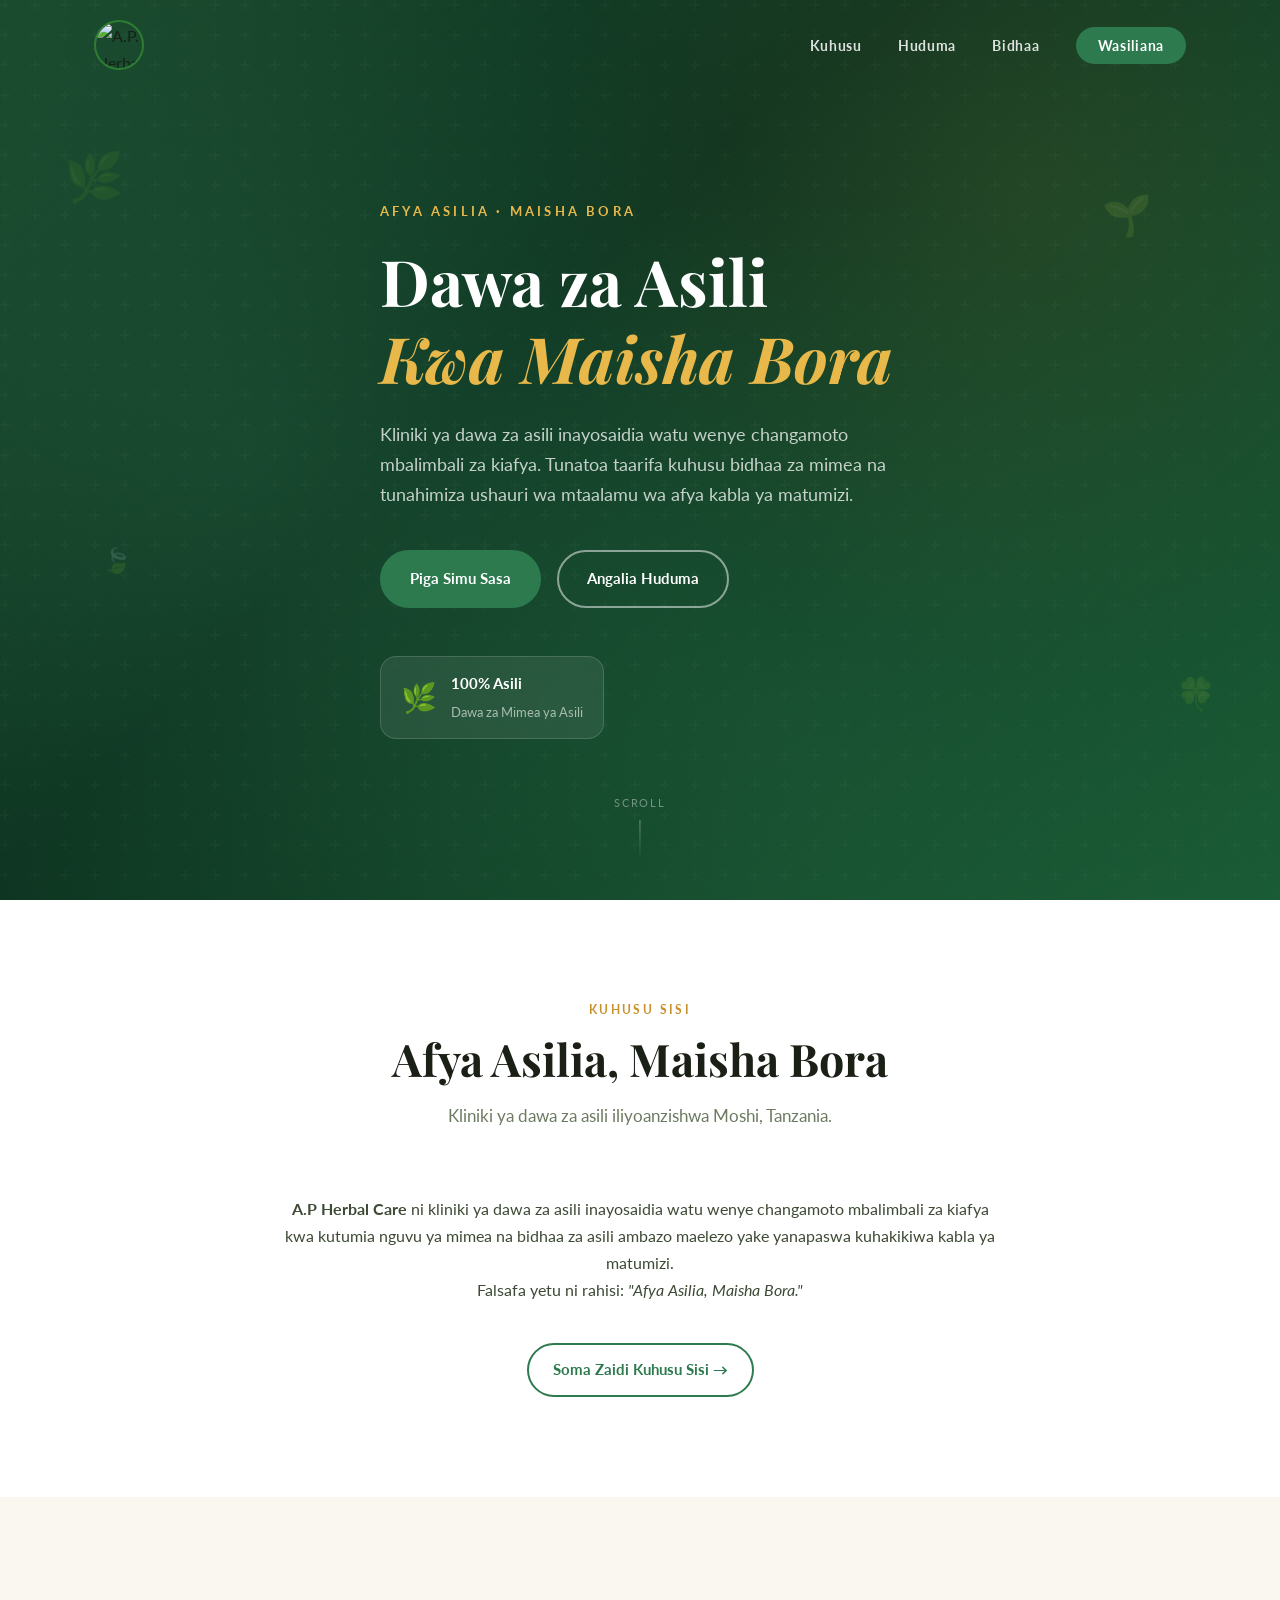
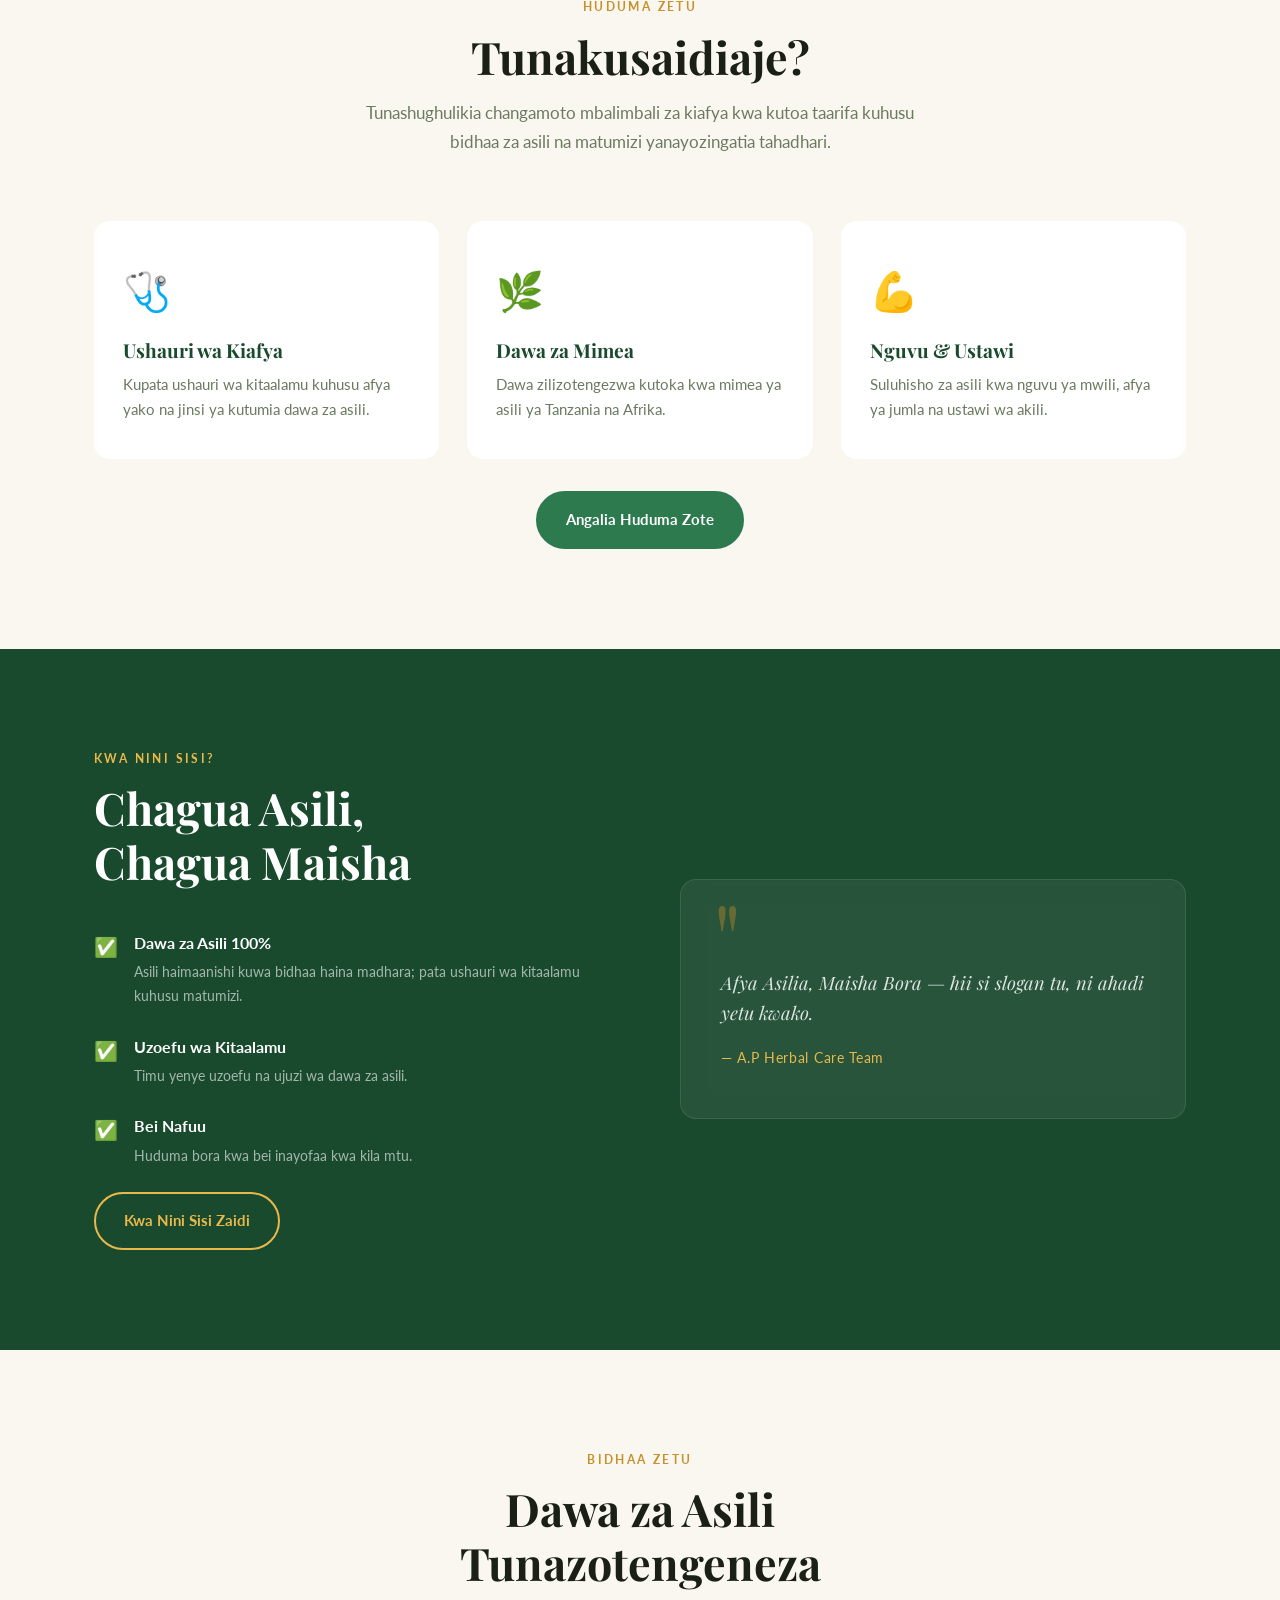
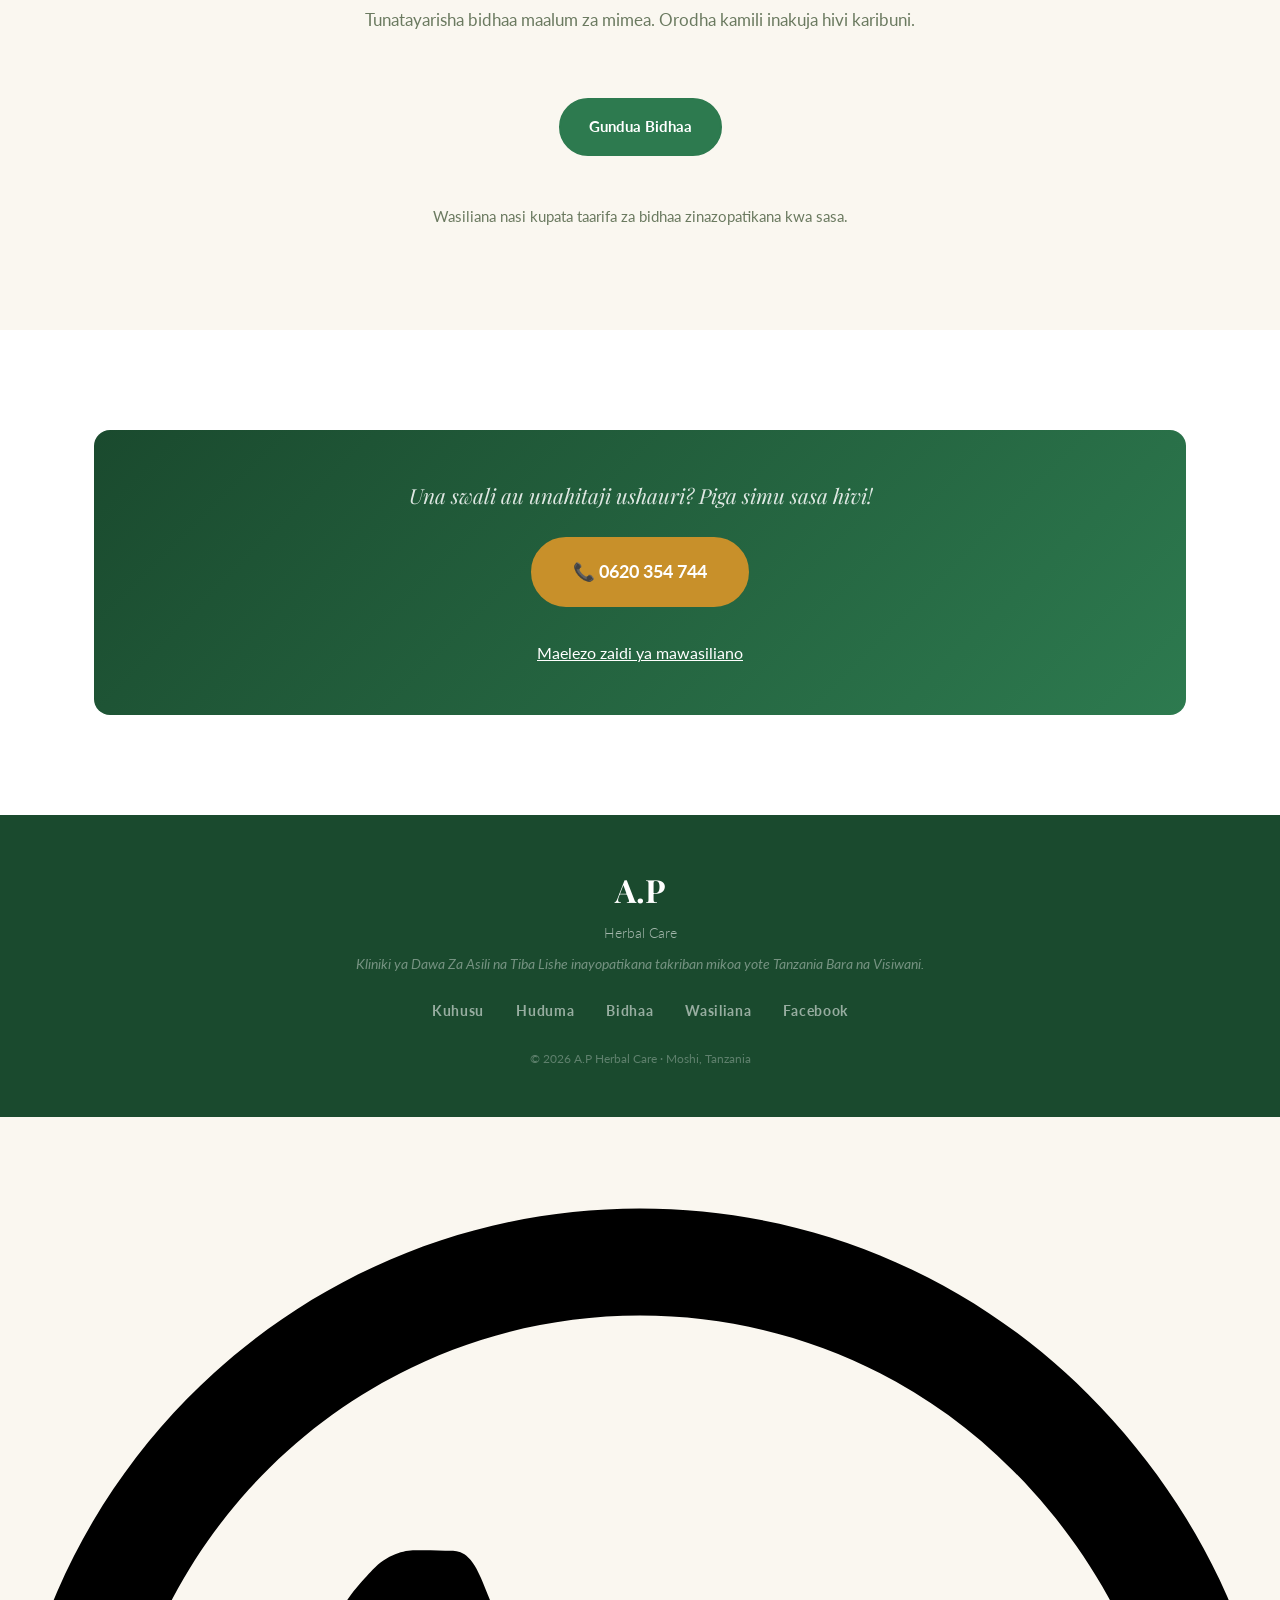
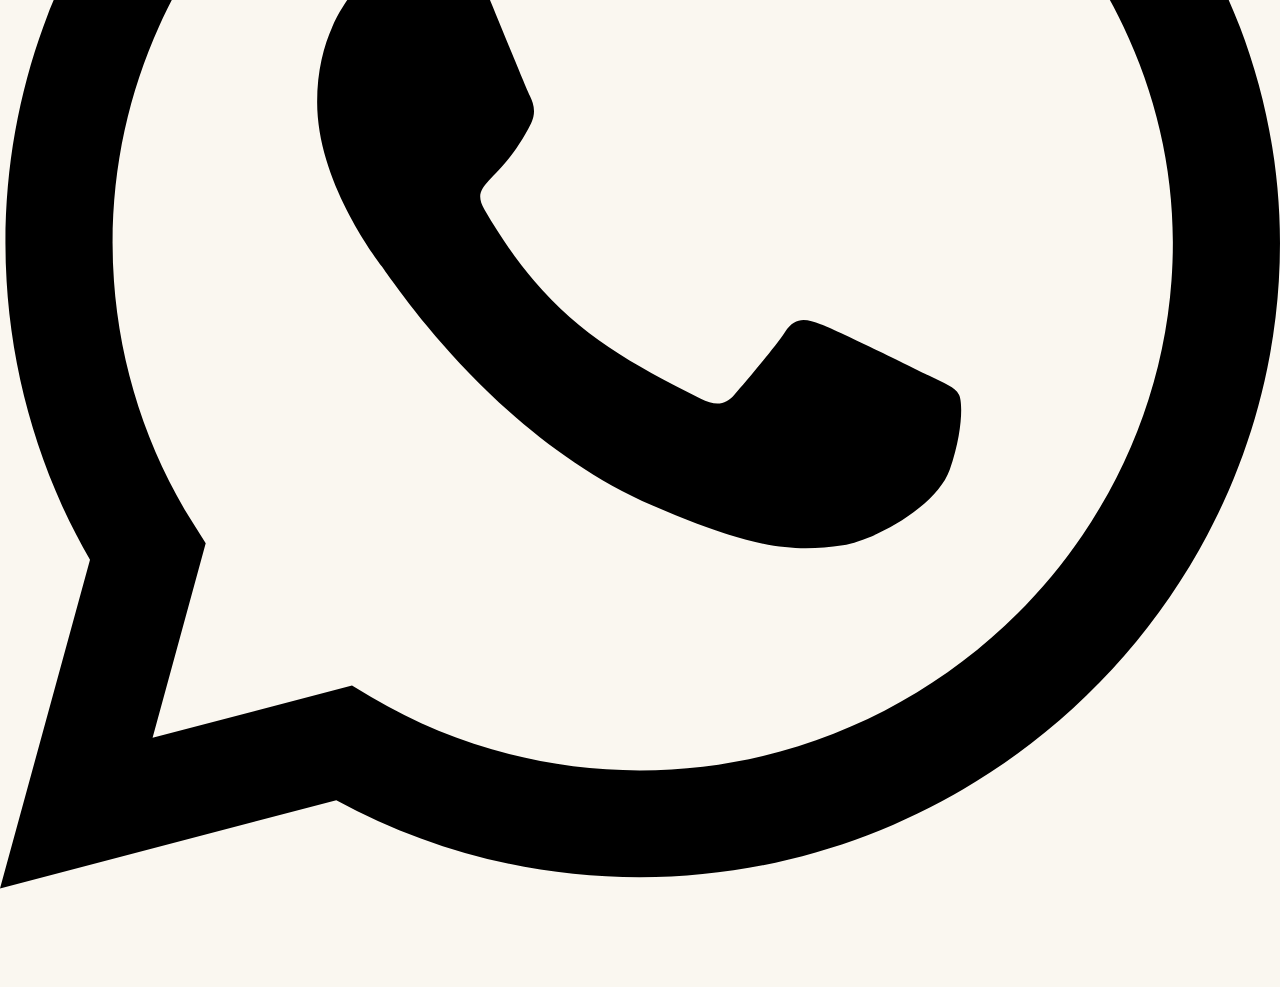
==== index.html @ d55fadfd "fix(content): clarify informational scope of herbal clinic" ====
<!DOCTYPE html>
<html lang="sw">
<head>
  <meta charset="UTF-8" />
  <meta name="viewport" content="width=device-width, initial-scale=1.0" />
  <title>A.P Herbal Care – Afya Asilia, Maisha Bora</title>
  <meta name="description" content="A.P Herbal Care – Kliniki ya dawa za asili Moshi, Tanzania. Afya Asilia, Maisha Bora. Wasiliana: 0620 354 744" />
  <meta property="og:title" content="A.P Herbal Care – Afya Asilia, Maisha Bora" />
  <meta property="og:description" content="Taarifa kuhusu bidhaa za asili na huduma zinazopatikana. Uliza mtaalamu kuhusu matumizi na tahadhari." />
  <meta property="og:type" content="website" />
  <link rel="preconnect" href="https://fonts.googleapis.com" />
  <link rel="preconnect" href="https://fonts.gstatic.com" crossorigin />
  <link href="https://fonts.googleapis.com/css2?family=Playfair+Display:ital,wght@0,400;0,700;1,400&family=Lato:wght@300;400;700&display=swap" rel="stylesheet" />
  <link rel="stylesheet" href="style.css" />
</head>
<body>

  <nav class="nav" id="navbar">
    <div class="nav-inner container">
      <a href="index.html" class="nav-logo" aria-label="A.P. Herbal Care Home">
        <img src="./images/logo  ap herbal care.jpeg" alt="A.P. Herbal Care Logo" class="logo-image" />
      </a>
      <button class="hamburger" id="hamburger" aria-label="Menu">
        <span></span><span></span><span></span>
      </button>
      <ul class="nav-links" id="navLinks">
        <li><a href="about.html">Kuhusu</a></li>
        <li><a href="services.html">Huduma</a></li>
        <li><a href="products.html">Bidhaa</a></li>
        <li><a href="contact.html" class="nav-cta">Wasiliana</a></li>
      </ul>
    </div>
  </nav>

  <header class="hero" id="home">
    <div class="hero-bg"></div>
    <div class="hero-leaves">
      <div class="leaf leaf-1">🌿</div>
      <div class="leaf leaf-2">🍃</div>
      <div class="leaf leaf-3">🌱</div>
      <div class="leaf leaf-4">🍀</div>
    </div>
    <div class="container hero-content">
      <p class="hero-eyebrow">Afya Asilia · Maisha Bora</p>
      <h1 class="hero-title">
        Dawa za Asili<br/>
        <em>Kwa Maisha Bora</em>
      </h1>
      <p class="hero-sub">
        Kliniki ya dawa za asili inayosaidia watu wenye changamoto mbalimbali za kiafya.
        Tunatoa taarifa kuhusu bidhaa za mimea na tunahimiza ushauri wa mtaalamu wa afya kabla ya matumizi.
      </p>
      <div class="hero-actions">
        <a href="tel:+255620354744" class="btn btn-primary">Piga Simu Sasa</a>
        <a href="services.html" class="btn btn-outline">Angalia Huduma</a>
      </div>
      <div class="hero-badge">
        <div class="badge-icon">🌿</div>
        <div>
          <strong>100% Asili</strong>
          <span>Dawa za Mimea ya Asili</span>
        </div>
      </div>
    </div>
    <div class="hero-scroll-hint">
      <span>Scroll</span>
      <div class="scroll-line"></div>
    </div>
  </header>

  <!-- ABOUT TEASER -->
  <section class="section about" id="about">
    <div class="container">
      <div class="section-header">
        <p class="section-label">Kuhusu Sisi</p>
        <h2>Afya Asilia, Maisha Bora</h2>
        <p class="section-desc">Kliniki ya dawa za asili iliyoanzishwa Moshi, Tanzania.</p>
      </div>

      <div style="max-width: 720px; margin: 0 auto 32px; text-align: center; color: var(--text-mid);">
        <p><strong>A.P Herbal Care</strong> ni kliniki ya dawa za asili inayosaidia watu wenye changamoto mbalimbali za kiafya kwa kutumia nguvu ya mimea na bidhaa za asili ambazo maelezo yake yanapaswa kuhakikiwa kabla ya matumizi.</p>
        <p>Falsafa yetu ni rahisi: <em>"Afya Asilia, Maisha Bora."</em></p>
      </div>

      <div style="text-align: center;">
        <a href="about.html" class="btn btn-ghost">Soma Zaidi Kuhusu Sisi →</a>
      </div>
    </div>
  </section>

  <!-- SERVICES TEASER -->
  <section class="section services" id="services">
    <div class="container">
      <div class="section-header">
        <p class="section-label">Huduma Zetu</p>
        <h2>Tunakusaidiaje?</h2>
        <p class="section-desc">Tunashughulikia changamoto mbalimbali za kiafya kwa kutoa taarifa kuhusu bidhaa za asili na matumizi yanayozingatia tahadhari.</p>
      </div>

      <div class="services-grid">
        <div class="service-card">
          <div class="service-icon">🩺</div>
          <h3>Ushauri wa Kiafya</h3>
          <p>Kupata ushauri wa kitaalamu kuhusu afya yako na jinsi ya kutumia dawa za asili.</p>
        </div>
        <div class="service-card">
          <div class="service-icon">🌿</div>
          <h3>Dawa za Mimea</h3>
          <p>Dawa zilizotengezwa kutoka kwa mimea ya asili ya Tanzania na Afrika.</p>
        </div>
        <div class="service-card">
          <div class="service-icon">💪</div>
          <h3>Nguvu &amp; Ustawi</h3>
          <p>Suluhisho za asili kwa nguvu ya mwili, afya ya jumla na ustawi wa akili.</p>
        </div>
      </div>

      <div style="text-align: center; margin-top: 32px;">
        <a href="services.html" class="btn btn-primary">Angalia Huduma Zote</a>
      </div>
    </div>
  </section>

  <!-- WHY TEASER -->
  <section class="section why" id="why">
    <div class="container why-grid">
      <div class="why-text">
        <p class="section-label">Kwa Nini Sisi?</p>
        <h2 style="color: var(--white);">Chagua Asili,<br/>Chagua Maisha</h2>
        <div class="why-points">
          <div class="why-point">
            <div class="why-icon">✅</div>
            <div>
              <strong>Dawa za Asili 100%</strong>
              <p>Asili haimaanishi kuwa bidhaa haina madhara; pata ushauri wa kitaalamu kuhusu matumizi.</p>
            </div>
          </div>
          <div class="why-point">
            <div class="why-icon">✅</div>
            <div>
              <strong>Uzoefu wa Kitaalamu</strong>
              <p>Timu yenye uzoefu na ujuzi wa dawa za asili.</p>
            </div>
          </div>
          <div class="why-point">
            <div class="why-icon">✅</div>
            <div>
              <strong>Bei Nafuu</strong>
              <p>Huduma bora kwa bei inayofaa kwa kila mtu.</p>
            </div>
          </div>
        </div>
        <div style="margin-top: 24px;">
          <a href="about.html" class="btn btn-outline" style="border-color: var(--gold-light); color: var(--gold-light);">Kwa Nini Sisi Zaidi</a>
        </div>
      </div>
      <div class="why-visual">
        <div class="why-card">
          <div class="quote-mark">"</div>
          <p><em>Afya Asilia, Maisha Bora</em> — hii si slogan tu, ni ahadi yetu kwako.</p>
          <div class="quote-author">— A.P Herbal Care Team</div>
        </div>
      </div>
    </div>
  </section>

  <!-- PRODUCTS TEASER -->
  <section class="section services" id="products">
    <div class="container">
      <div class="section-header">
        <p class="section-label">Bidhaa Zetu</p>
        <h2>Dawa za Asili Tunazotengeneza</h2>
        <p class="section-desc">Tunatayarisha bidhaa maalum za mimea. Orodha kamili inakuja hivi karibuni.</p>
      </div>

      <div style="text-align: center; margin: 20px 0 48px;">
        <a href="products.html" class="btn btn-primary">Gundua Bidhaa</a>
      </div>

      <div style="text-align: center; color: var(--text-light); font-size: 0.95rem;">
        Wasiliana nasi kupata taarifa za bidhaa zinazopatikana kwa sasa.
      </div>
    </div>
  </section>

  <!-- CONTACT CTA -->
  <section class="section contact" id="contact">
    <div class="container">
      <div class="cta-strip">
        <p>Una swali au unahitaji ushauri? Piga simu sasa hivi!</p>
        <a href="tel:+255620354744" class="btn btn-primary btn-large">📞 0620 354 744</a>
        <a href="contact.html" style="color: var(--white); text-decoration: underline; margin-top: 8px; display: inline-block;">Maelezo zaidi ya mawasiliano</a>
      </div>
    </div>
  </section>

  <footer class="footer">
    <div class="container footer-inner">
      <div class="footer-brand">
        <span class="logo-ap">A.P</span>
        <span class="logo-text">Herbal Care</span>
        <p>Kliniki ya Dawa Za Asili na Tiba Lishe inayopatikana takriban mikoa yote Tanzania Bara na Visiwani.</p>
      </div>
      <div class="footer-links">
        <a href="about.html">Kuhusu</a>
        <a href="services.html">Huduma</a>
        <a href="products.html">Bidhaa</a>
        <a href="contact.html">Wasiliana</a>
        <a href="https://www.facebook.com/profile.php?id=61558104611636" target="_blank" rel="noopener">Facebook</a>
      </div>
      <p class="footer-copy">© 2026 A.P Herbal Care · Moshi, Tanzania</p>
    </div>
  </footer>

  <a href="https://wa.me/255620354744?text=Hello%20A.P%20Herbal%20Care,%20nahitaji%20ushauri%20na%20maelezo%20kuhusu%20afya." class="whatsapp-float" target="_blank" rel="noopener noreferrer" aria-label="Wasiliana nasi kupitia WhatsApp">
    <svg viewBox="0 0 448 512">
      <path d="M380.9 97.1C339 55.1 283.2 32 223.9 32c-122.4 0-222 99.6-222 222 0 39.1 10.2 77.3 29.6 111L0 480l117.7-30.9c32.4 17.7 68.9 27 106.1 27h.1c122.3 0 224.1-99.6 224.1-222 0-59.3-25.2-115-67.1-157zm-157 341.6c-33.2 0-65.7-8.9-94-25.7l-6.7-4-69.8 18.3L72 359.2l-4.4-7c-18.5-29.4-28.2-63.3-28.2-98.2 0-101.7 82.8-184.5 184.6-184.5 49.3 0 95.6 19.2 130.4 54.1 34.8 34.9 56.2 81.2 56.1 130.5 0 101.8-84.9 184.6-186.6 184.6zm101.2-138.2c-5.5-2.8-32.8-16.2-37.9-18-5.1-1.9-8.8-2.8-12.5 2.8-3.7 5.6-14.3 18-17.6 21.8-3.2 3.7-6.5 4.2-12 1.4-32.6-16.3-54-29.1-75.5-66-5.7-9.8 5.7-9.1 16.3-30.3 1.8-3.7.9-6.9-.5-9.7-1.4-2.8-12.5-30.1-17.1-41.2-4.5-10.8-9.1-9.3-12.5-9.5-3.2-.2-6.9-.2-10.6-.2-3.7 0-9.7 1.4-14.8 6.9-5.1 5.6-19.4 19-19.4 46.3 0 27.3 19.9 53.7 22.6 57.4 2.8 3.7 39.1 59.7 94.8 83.8 35.2 15.2 49 16.5 66.6 13.9 10.7-1.6 32.8-13.4 37.4-26.4 4.6-13 4.6-24.1 3.2-26.4-1.3-2.5-5-3.9-10.5-6.6z"/>
    </svg>
  </a>

  <script src="main.js"></script>
  
  <script>
    // Optional FAQ widget: pages without FAQ markup should remain error-free.
    const faqQuestions = document.querySelectorAll('.faq-question');
    faqQuestions.forEach(item => {
      item.addEventListener('click', () => {
        const parent = item.parentElement;
        document.querySelectorAll('.faq-item').forEach(child => {
          if (child !== parent) child.classList.remove('active');
        });
        parent?.classList.toggle('active');
      });
    });

    // Optional consultation form: bind only when the form exists on this page.
    const consultationForm = document.getElementById('herbalConsultationForm');
    if (consultationForm) {
      consultationForm.addEventListener('submit', event => {
        event.preventDefault();

        const nameField = document.getElementById('fullName');
        const phoneField = document.getElementById('phoneNumber');
        const issueField = document.getElementById('healthIssue');
        if (!nameField || !phoneField || !issueField) {
          console.error('Consultation form is missing one or more required fields.');
          return;
        }

        const name = nameField.value.trim();
        const phone = phoneField.value.trim();
        const issue = issueField.value.trim();
        if (!name || !phone || !issue) {
          consultationForm.reportValidity?.();
          return;
        }

        const whatsappNumber = '255620354744';
        const message = `Hello A.P Herbal Care, naomba ushauri wa kiafya.\\n\\n*Jina:* ${name}\\n*Simu:* ${phone}\\n*Changamoto ya Afya:* ${issue}`;
        const whatsappUrl = `https://wa.me/${whatsappNumber}?text=${encodeURIComponent(message)}`;
        window.open(whatsappUrl, '_blank', 'noopener,noreferrer');
      });
    }
  </script>
</body>
</html>
---- style.css ----
/* ============================================
   A.P HERBAL CARE — style.css
   Theme: Organic / Natural / Elegant
   Colors: Deep Forest Green + Warm Gold + Cream
   ============================================ */

:root {
  --green-dark: #1a4a2e;
  --green-mid: #2d7a4f;
  --green-light: #4caf78;
  --green-pale: #e8f5ec;
  --gold: #c8902a;
  --gold-light: #e8b84b;
  --cream: #faf7f0;
  --cream-dark: #f0ebe0;
  --text-dark: #1a2016;
  --text-mid: #3d4a35;
  --text-light: #6b7a60;
  --white: #ffffff;
  --shadow-sm: 0 2px 8px rgba(26,74,46,0.08);
  --shadow-md: 0 8px 32px rgba(26,74,46,0.12);
  --shadow-lg: 0 20px 60px rgba(26,74,46,0.18);
  --radius: 16px;
  --radius-sm: 8px;
  --transition: all 0.3s cubic-bezier(0.4, 0, 0.2, 1);
}

/* RESET */
*, *::before, *::after { box-sizing: border-box; margin: 0; padding: 0; }
html { scroll-behavior: smooth; }
body {
  font-family: 'Lato', sans-serif;
  background: var(--cream);
  color: var(--text-dark);
  line-height: 1.7;
  overflow-x: hidden;
}
img { max-width: 100%; display: block; }
a { text-decoration: none; color: inherit; }
ul { list-style: none; }

/* UTILITIES */
.container {
  max-width: 1140px;
  margin: 0 auto;
  padding: 0 24px;
}
.section {
  padding: 100px 0;
}
.section-label {
  font-size: 0.75rem;
  font-weight: 700;
  letter-spacing: 0.2em;
  text-transform: uppercase;
  color: var(--gold);
  margin-bottom: 12px;
}
.section-header {
  text-align: center;
  max-width: 600px;
  margin: 0 auto 64px;
}
.section-header h2 { margin-bottom: 16px; }
.section-desc { color: var(--text-light); font-size: 1.05rem; }

h1, h2, h3 {
  font-family: 'Playfair Display', serif;
  line-height: 1.2;
}
h1 { font-size: clamp(2.4rem, 5vw, 4rem); }
h2 { font-size: clamp(1.8rem, 3.5vw, 2.8rem); }
h3 { font-size: 1.2rem; }

/* BUTTONS */
.btn {
  display: inline-flex;
  align-items: center;
  gap: 8px;
  padding: 14px 28px;
  border-radius: 50px;
  font-family: 'Lato', sans-serif;
  font-weight: 700;
  font-size: 0.95rem;
  cursor: pointer;
  transition: var(--transition);
  border: 2px solid transparent;
}
.btn-primary {
  background: var(--green-mid);
  color: var(--white);
  border-color: var(--green-mid);
}
.btn-primary:hover {
  background: var(--green-dark);
  border-color: var(--green-dark);
  transform: translateY(-2px);
  box-shadow: var(--shadow-md);
}
.btn-outline {
  background: transparent;
  color: var(--white);
  border-color: rgba(255,255,255,0.5);
}
.btn-outline:hover {
  background: rgba(255,255,255,0.1);
  border-color: var(--white);
}
.btn-ghost {
  background: transparent;
  color: var(--green-mid);
  border-color: var(--green-mid);
  padding: 12px 24px;
  margin-top: 8px;
}
.btn-ghost:hover {
  background: var(--green-mid);
  color: var(--white);
}
.btn-large { padding: 18px 40px; font-size: 1.1rem; }

/* ============================================
   NAVBAR
   ============================================ */
.nav {
  position: fixed;
  top: 0; left: 0; right: 0;
  z-index: 100;
  padding: 20px 0;
  transition: var(--transition);
}
.nav.scrolled {
  background: var(--white);
  padding: 12px 0;
  box-shadow: var(--shadow-sm);
}
.nav-inner {
  display: flex;
  align-items: center;
  justify-content: space-between;
}
.nav-logo {
  display: inline-flex;
  align-items: center;
  justify-content: center;
  text-decoration: none;
  gap: 8px;
}

.logo-image {
  width: 50px;
  height: 50px;
  border-radius: 50%;
  object-fit: cover;
  border: 2px solid #2e7d32;
}
.logo-ap {
  font-family: 'Playfair Display', serif;
  font-size: 1.5rem;
  font-weight: 700;
  color: var(--white);
  transition: var(--transition);
}
.nav.scrolled .logo-ap { color: var(--green-dark); }
.logo-text {
  font-family: 'Lato', sans-serif;
  font-size: 0.9rem;
  font-weight: 300;
  color: rgba(255,255,255,0.85);
  transition: var(--transition);
}
.nav.scrolled .logo-text { color: var(--text-mid); }
.nav-links {
  display: flex;
  align-items: center;
  gap: 36px;
}
.nav-links a {
  font-size: 0.9rem;
  font-weight: 700;
  letter-spacing: 0.05em;
  color: rgba(255,255,255,0.85);
  transition: var(--transition);
  position: relative;
}
.nav.scrolled .nav-links a { color: var(--text-mid); }
.nav-links a::after {
  content: '';
  position: absolute;
  bottom: -3px; left: 0; right: 0;
  height: 2px;
  background: var(--gold);
  transform: scaleX(0);
  transition: var(--transition);
}
.nav-links a:hover::after, .nav-links a:hover { color: var(--gold-light); }
.nav.scrolled .nav-links a:hover { color: var(--green-mid); }
.nav-cta {
  background: var(--green-mid) !important;
  color: var(--white) !important;
  padding: 10px 22px;
  border-radius: 50px;
}
.nav-cta:hover { background: var(--green-dark) !important; }
.hamburger {
  display: none;
  flex-direction: column;
  gap: 5px;
  background: none;
  border: none;
  cursor: pointer;
  padding: 4px;
}
.hamburger span {
  width: 24px; height: 2px;
  background: var(--white);
  border-radius: 2px;
  transition: var(--transition);
  display: block;
}
.nav.scrolled .hamburger span { background: var(--text-dark); }

/* ============================================
   HERO
   ============================================ */
.hero {
  min-height: 100vh;
  display: flex;
  align-items: center;
  position: relative;
  overflow: hidden;
  padding: 120px 0 80px;
}
.hero-bg {
  position: absolute;
  inset: 0;
  background: linear-gradient(135deg, var(--green-dark) 0%, #0d3320 40%, #1a5c35 100%);
}
.hero-bg::before {
  content: '';
  position: absolute;
  inset: 0;
  background-image: 
    radial-gradient(circle at 20% 50%, rgba(76,175,120,0.15) 0%, transparent 50%),
    radial-gradient(circle at 80% 20%, rgba(200,144,42,0.1) 0%, transparent 40%),
    radial-gradient(circle at 60% 80%, rgba(45,122,79,0.2) 0%, transparent 50%);
}
.hero-bg::after {
  content: '';
  position: absolute;
  inset: 0;
  background-image: url("data:image/svg+xml,%3Csvg width='60' height='60' viewBox='0 0 60 60' xmlns='http://www.w3.org/2000/svg'%3E%3Cg fill='none' fill-rule='evenodd'%3E%3Cg fill='%23ffffff' fill-opacity='0.02'%3E%3Cpath d='M36 34v-4h-2v4h-4v2h4v4h2v-4h4v-2h-4zm0-30V0h-2v4h-4v2h4v4h2V6h4V4h-4zM6 34v-4H4v4H0v2h4v4h2v-4h4v-2H6zM6 4V0H4v4H0v2h4v4h2V6h4V4H6z'/%3E%3C/g%3E%3C/g%3E%3C/svg%3E");
}
.hero-leaves {
  position: absolute;
  inset: 0;
  pointer-events: none;
}
.leaf {
  position: absolute;
  font-size: 2rem;
  opacity: 0.15;
  animation: floatLeaf 6s ease-in-out infinite;
}
.leaf-1 { top: 15%; left: 5%; animation-delay: 0s; font-size: 3rem; }
.leaf-2 { top: 60%; left: 8%; animation-delay: 2s; font-size: 1.5rem; }
.leaf-3 { top: 20%; right: 10%; animation-delay: 1s; font-size: 2.5rem; }
.leaf-4 { bottom: 20%; right: 5%; animation-delay: 3s; font-size: 2rem; }
@keyframes floatLeaf {
  0%, 100% { transform: translateY(0) rotate(0deg); }
  50% { transform: translateY(-20px) rotate(10deg); }
}
.hero-content {
  position: relative;
  z-index: 2;
  max-width: 680px;
}
.hero-eyebrow {
  font-size: 0.8rem;
  letter-spacing: 0.25em;
  text-transform: uppercase;
  color: var(--gold-light);
  font-weight: 700;
  margin-bottom: 20px;
  animation: fadeUp 0.8s ease both;
}
.hero-title {
  color: var(--white);
  margin-bottom: 24px;
  animation: fadeUp 0.8s 0.1s ease both;
}
.hero-title em {
  font-style: italic;
  color: var(--gold-light);
}
.hero-sub {
  color: rgba(255,255,255,0.75);
  font-size: 1.1rem;
  margin-bottom: 40px;
  max-width: 520px;
  animation: fadeUp 0.8s 0.2s ease both;
}
.hero-actions {
  display: flex;
  gap: 16px;
  flex-wrap: wrap;
  margin-bottom: 48px;
  animation: fadeUp 0.8s 0.3s ease both;
}
.hero-badge {
  display: inline-flex;
  align-items: center;
  gap: 14px;
  background: rgba(255,255,255,0.08);
  backdrop-filter: blur(12px);
  border: 1px solid rgba(255,255,255,0.15);
  padding: 14px 20px;
  border-radius: var(--radius);
  animation: fadeUp 0.8s 0.4s ease both;
}
.badge-icon { font-size: 1.8rem; }
.hero-badge strong { color: var(--white); display: block; font-size: 0.95rem; }
.hero-badge span { color: rgba(255,255,255,0.6); font-size: 0.8rem; }
.hero-scroll-hint {
  position: absolute;
  bottom: 40px;
  left: 50%;
  transform: translateX(-50%);
  display: flex;
  flex-direction: column;
  align-items: center;
  gap: 8px;
  color: rgba(255,255,255,0.4);
  font-size: 0.7rem;
  letter-spacing: 0.15em;
  text-transform: uppercase;
  z-index: 2;
}
.scroll-line {
  width: 1px;
  height: 40px;
  background: linear-gradient(to bottom, rgba(255,255,255,0.4), transparent);
  animation: scrollPulse 1.5s ease-in-out infinite;
}
@keyframes scrollPulse {
  0%, 100% { opacity: 0.4; }
  50% { opacity: 1; }
}
@keyframes fadeUp {
  from { opacity: 0; transform: translateY(24px); }
  to { opacity: 1; transform: translateY(0); }
}

/* ============================================
   ABOUT
   ============================================ */
.about { background: var(--white); }
.about-grid {
  display: grid;
  grid-template-columns: 1fr 1fr;
  gap: 80px;
  align-items: center;
}
.about-visual {
  position: relative;
  height: 400px;
}
.about-circle {
  width: 320px;
  height: 320px;
  background: linear-gradient(135deg, var(--green-pale), #d4edda);
  border-radius: 50%;
  display: flex;
  align-items: center;
  justify-content: center;
  position: absolute;
  top: 50%;
  left: 50%;
  transform: translate(-50%, -50%);
}
.circle-inner {
  text-align: center;
}
.big-leaf { font-size: 5rem; display: block; line-height: 1; }
.circle-text {
  font-family: 'Playfair Display', serif;
  font-style: italic;
  color: var(--green-mid);
  font-size: 1.2rem;
}
.about-stat-card {
  position: absolute;
  background: var(--white);
  border-radius: var(--radius);
  padding: 16px 22px;
  box-shadow: var(--shadow-md);
  border: 1px solid var(--cream-dark);
}
.about-stat-card strong {
  display: block;
  font-family: 'Playfair Display', serif;
  font-size: 1.5rem;
  color: var(--green-dark);
}
.about-stat-card span {
  font-size: 0.75rem;
  color: var(--text-light);
  text-transform: uppercase;
  letter-spacing: 0.1em;
}
.about-stat-card { top: 10%; right: -10px; }
.about-stat-card--2 { bottom: 10%; left: -10px; }
.about-text h2 { margin-bottom: 20px; color: var(--green-dark); }
.about-text p { margin-bottom: 16px; color: var(--text-mid); }
.about-text em { color: var(--green-mid); font-weight: 600; }

/* ============================================
   SERVICES
   ============================================ */
.services { background: var(--cream); }
.services-grid {
  display: grid;
  grid-template-columns: repeat(3, 1fr);
  gap: 28px;
}
.service-card {
  background: var(--white);
  border-radius: var(--radius);
  padding: 36px 28px;
  transition: var(--transition);
  border: 1px solid transparent;
  position: relative;
  overflow: hidden;
}
.service-card::before {
  content: '';
  position: absolute;
  top: 0; left: 0; right: 0;
  height: 3px;
  background: linear-gradient(90deg, var(--green-mid), var(--gold));
  transform: scaleX(0);
  transition: var(--transition);
}
.service-card:hover {
  transform: translateY(-6px);
  box-shadow: var(--shadow-lg);
  border-color: var(--green-pale);
}
.service-card:hover::before { transform: scaleX(1); }
.service-icon {
  font-size: 2.4rem;
  margin-bottom: 16px;
  display: block;
}
.service-card h3 {
  color: var(--green-dark);
  margin-bottom: 10px;
}
.service-card p { color: var(--text-light); font-size: 0.92rem; }

/* ============================================
   WHY US
   ============================================ */
.why { background: var(--green-dark); }
.why-grid {
  display: grid;
  grid-template-columns: 1fr 1fr;
  gap: 80px;
  align-items: center;
}
.why .section-label { color: var(--gold-light); }
.why h2 { color: var(--white); margin-bottom: 40px; }
.why-points { display: flex; flex-direction: column; gap: 24px; }
.why-point {
  display: flex;
  align-items: flex-start;
  gap: 16px;
}
.why-icon { font-size: 1.2rem; margin-top: 2px; flex-shrink: 0; }
.why-point strong { color: var(--white); display: block; margin-bottom: 4px; }
.why-point p { color: rgba(255,255,255,0.6); font-size: 0.9rem; margin: 0; }
.why-card {
  background: rgba(255,255,255,0.06);
  backdrop-filter: blur(12px);
  border: 1px solid rgba(255,255,255,0.1);
  border-radius: var(--radius);
  padding: 48px 40px;
  position: relative;
}
.quote-mark {
  font-family: 'Playfair Display', serif;
  font-size: 6rem;
  line-height: 1;
  color: var(--gold);
  opacity: 0.4;
  position: absolute;
  top: 8px;
  left: 32px;
}
.why-card p {
  color: rgba(255,255,255,0.85);
  font-size: 1.15rem;
  font-family: 'Playfair Display', serif;
  font-style: italic;
  line-height: 1.6;
  margin-top: 40px;
  margin-bottom: 20px;
}
.quote-author {
  color: var(--gold-light);
  font-size: 0.85rem;
  letter-spacing: 0.05em;
}

/* ============================================
   CONTACT
   ============================================ */
.contact { background: var(--white); }
.contact-grid {
  display: grid;
  grid-template-columns: repeat(4, 1fr);
  gap: 24px;
  margin-bottom: 60px;
}
.contact-card {
  background: var(--cream);
  border-radius: var(--radius);
  padding: 36px 24px;
  text-align: center;
  transition: var(--transition);
  border: 1px solid var(--cream-dark);
}
.contact-card:hover {
  transform: translateY(-4px);
  box-shadow: var(--shadow-md);
  border-color: var(--green-pale);
}
.contact-icon { font-size: 2rem; margin-bottom: 12px; display: block; }
.contact-card h3 { color: var(--green-dark); margin-bottom: 10px; font-size: 1rem; }
.contact-link {
  color: var(--green-mid);
  font-weight: 700;
  font-size: 0.95rem;
  display: block;
  margin-bottom: 6px;
  word-break: break-all;
}
.contact-link:hover { color: var(--gold); }
.contact-card p { color: var(--text-light); font-size: 0.82rem; margin: 0; }
.cta-strip {
  background: linear-gradient(135deg, var(--green-dark), var(--green-mid));
  border-radius: var(--radius);
  padding: 48px;
  text-align: center;
  display: flex;
  flex-direction: column;
  align-items: center;
  gap: 24px;
}
.cta-strip p {
  color: rgba(255,255,255,0.85);
  font-size: 1.3rem;
  font-family: 'Playfair Display', serif;
  font-style: italic;
}
.cta-strip .btn-primary {
  background: var(--gold);
  border-color: var(--gold);
  font-size: 1.1rem;
}
.cta-strip .btn-primary:hover { background: var(--gold-light); border-color: var(--gold-light); }

/* ============================================
   FOOTER
   ============================================ */
.footer {
  background: var(--green-dark);
  padding: 48px 0;
}
.footer-inner {
  display: flex;
  flex-direction: column;
  align-items: center;
  gap: 24px;
  text-align: center;
}
.footer-brand { display: flex; flex-direction: column; align-items: center; gap: 4px; }
.footer-brand .logo-ap { font-size: 2rem; }
.footer-brand .logo-text { color: rgba(255,255,255,0.6); }
.footer-brand p { color: rgba(255,255,255,0.4); font-size: 0.85rem; font-style: italic; margin-top: 4px; }
.footer-links {
  display: flex;
  gap: 32px;
  flex-wrap: wrap;
  justify-content: center;
}
.footer-links a {
  color: rgba(255,255,255,0.55);
  font-size: 0.85rem;
  font-weight: 700;
  letter-spacing: 0.05em;
  transition: var(--transition);
}
.footer-links a:hover { color: var(--gold-light); }
.footer-copy { color: rgba(255,255,255,0.3); font-size: 0.78rem; }

/* ============================================
   ANIMATIONS ON SCROLL
   ============================================ */
.fade-in {
  opacity: 0;
  transform: translateY(30px);
  transition: opacity 0.7s ease, transform 0.7s ease;
}
.fade-in.visible {
  opacity: 1;
  transform: translateY(0);
}

/* ============================================
   MULTI-PAGE ADDITIONS
   ============================================ */

/* Active nav link */
.nav-links a.active {
  color: var(--gold-light) !important;
}
.nav.scrolled .nav-links a.active {
  color: var(--gold) !important;
}
.nav-links a.active::after {
  transform: scaleX(1);
}

/* Inner page header (used on about/services/products/contact) */
.inner-hero {
  background: linear-gradient(135deg, var(--green-dark) 0%, #0d3320 100%);
  color: var(--white);
  padding: 120px 0 70px;
  text-align: center;
}
.inner-hero h1 {
  color: var(--white);
  margin-bottom: 12px;
}
.inner-hero p {
  color: rgba(255,255,255,0.75);
  font-size: 1.1rem;
  max-width: 520px;
  margin: 0 auto;
}

/* Products */
.products-intro {
  max-width: 720px;
  margin: 0 auto 48px;
  text-align: center;
  color: var(--text-mid);
}
.products-grid {
  display: grid;
  grid-template-columns: repeat(3, 1fr);
  gap: 28px;
  margin-bottom: 60px;
}
.product-card {
  background: var(--white);
  border-radius: var(--radius);
  overflow: hidden;
  border: 1px solid var(--cream-dark);
  transition: var(--transition);
}
.product-card:hover {
  transform: translateY(-6px);
  box-shadow: var(--shadow-lg);
}
.product-card img {
  width: 100%;
  height: 180px;
  object-fit: cover;
  display: block;
}
.product-card .card-body {
  padding: 22px 20px;
}
.product-card h3 {
  color: var(--green-dark);
  margin-bottom: 8px;
  font-size: 1.05rem;
}
.product-card p {
  color: var(--text-light);
  font-size: 0.9rem;
  margin: 0;
}
.product-badge {
  display: inline-block;
  font-size: 0.7rem;
  letter-spacing: 0.05em;
  padding: 2px 9px;
  border-radius: 999px;
  background: var(--green-pale);
  color: var(--green-mid);
  margin-bottom: 10px;
}

/* Gallery */
.gallery-grid {
  display: grid;
  grid-template-columns: repeat(4, 1fr);
  gap: 12px;
}
.gallery-grid img {
  width: 100%;
  height: 140px;
  object-fit: cover;
  border-radius: var(--radius-sm);
  border: 1px solid var(--cream-dark);
}
.gallery-note {
  text-align: center;
  color: var(--text-light);
  font-size: 0.9rem;
  margin-top: 16px;
}

/* Simple page section padding for subpages */
.subpage .section {
  padding: 80px 0;
}

/* ============================================
   RESPONSIVE
   ============================================ */
@media (max-width: 900px) {
  .services-grid { grid-template-columns: repeat(2, 1fr); }
  .about-grid, .why-grid { grid-template-columns: 1fr; gap: 48px; }
  .about-visual { height: 300px; }
  .contact-grid { grid-template-columns: repeat(2, 1fr); }
  .products-grid { grid-template-columns: repeat(2, 1fr); }
  .gallery-grid { grid-template-columns: repeat(2, 1fr); }
}
@media (max-width: 600px) {
  .section { padding: 64px 0; }
  .nav-links { 
    display: none;
    position: fixed;
    top: 0; left: 0; right: 0; bottom: 0;
    background: var(--green-dark);
    flex-direction: column;
    justify-content: center;
    align-items: center;
    gap: 32px;
    z-index: 99;
  }
  .nav-links.open { display: flex; }
  .nav-links a { font-size: 1.3rem; color: var(--white) !important; }
  .hamburger { display: flex; z-index: 100; }
  .services-grid { grid-template-columns: 1fr; }
  .contact-grid { grid-template-columns: 1fr; }
  .hero-actions { flex-direction: column; align-items: flex-start; }
  .cta-strip { padding: 32px 24px; }
  .why-card { padding: 32px 24px; }
  .about-circle { width: 240px; height: 240px; }
  .products-grid { grid-template-columns: 1fr; }
  .gallery-grid { grid-template-columns: repeat(2, 1fr); }
}

/* Respect operating-system reduced-motion preferences. */
@media (prefers-reduced-motion: reduce) {
  html { scroll-behavior: auto; }
  *, *::before, *::after {
    animation-duration: 0.01ms !important;
    animation-iteration-count: 1 !important;
    scroll-behavior: auto !important;
    transition-duration: 0.01ms !important;
  }
  .fade-in {
    opacity: 1;
    transform: none;
  }
}


/* Accessibility: keep content visible and disable nonessential animations when requested. */
@media (prefers-reduced-motion: reduce) {
  *, *::before, *::after { animation-duration: 0.01ms !important; animation-iteration-count: 1 !important; scroll-behavior: auto !important; transition-duration: 0.01ms !important; }
  .fade-in { opacity: 1 !important; transform: none !important; }
}
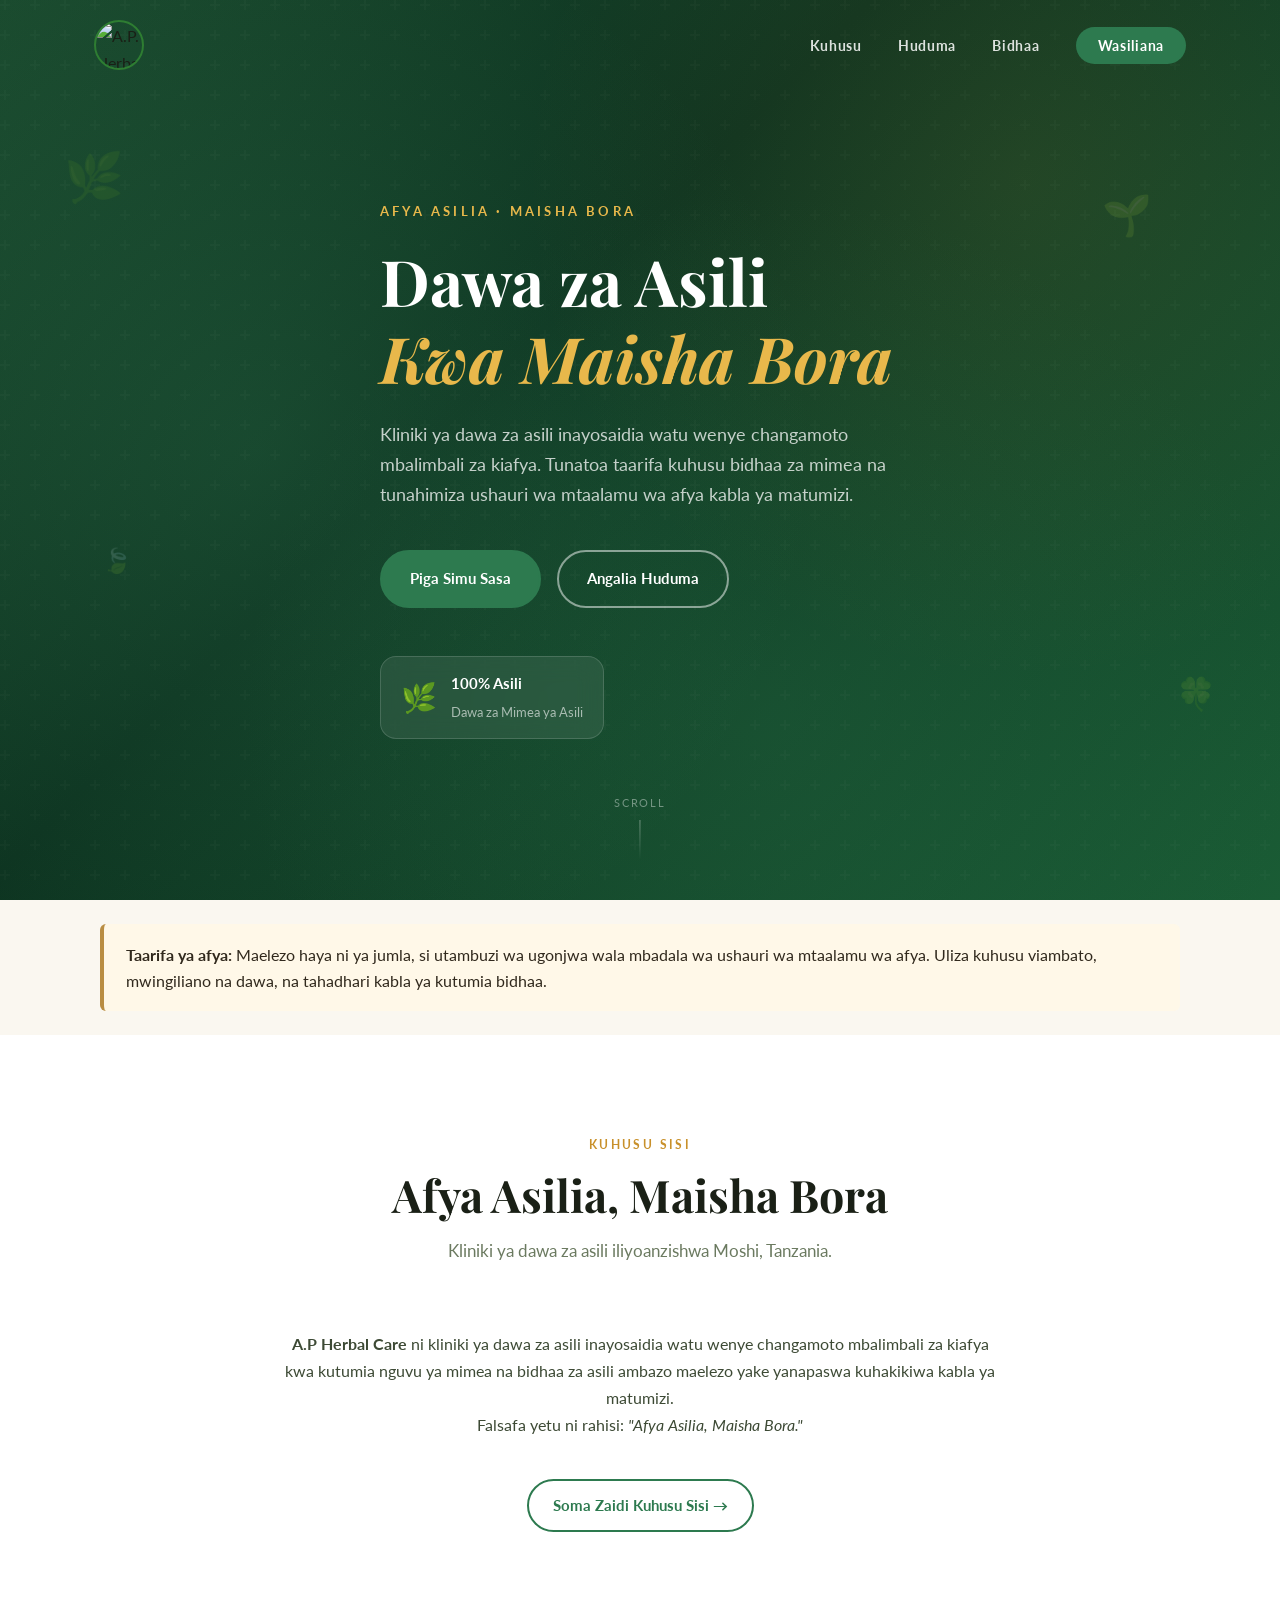
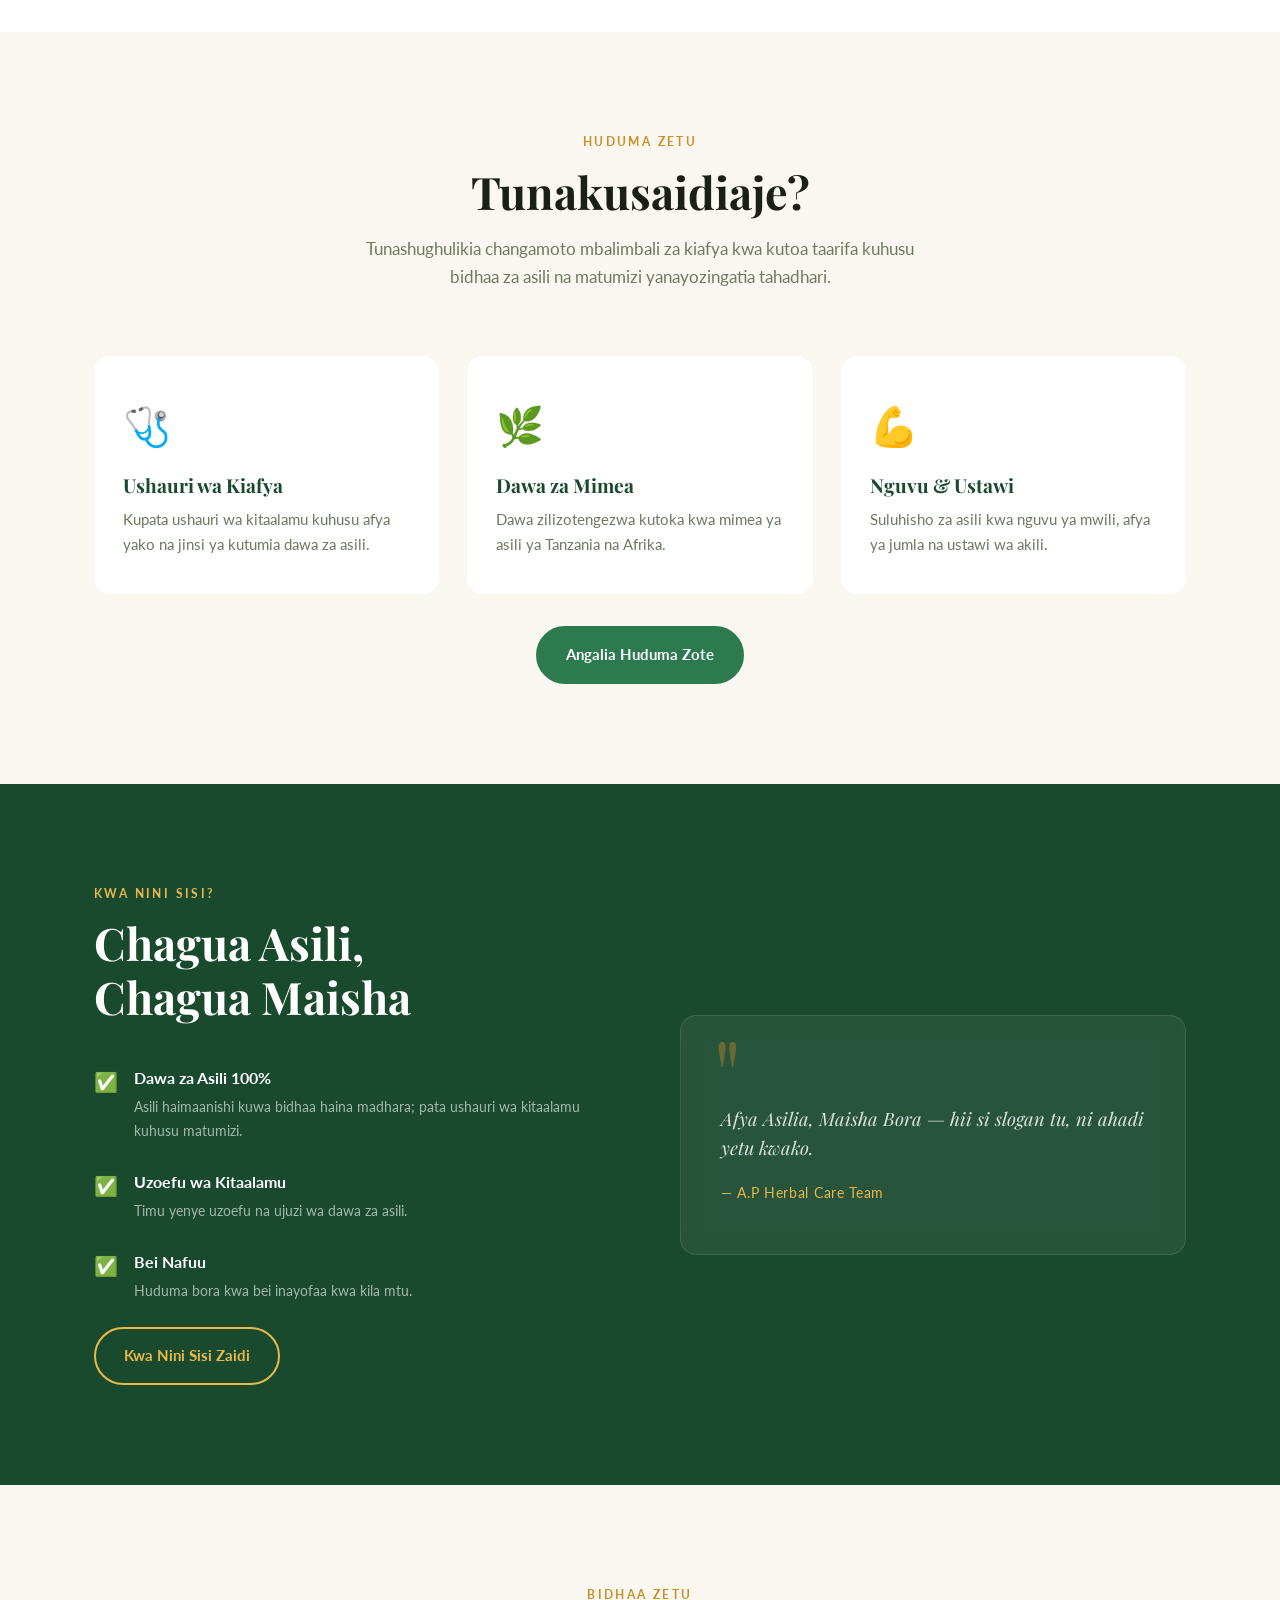
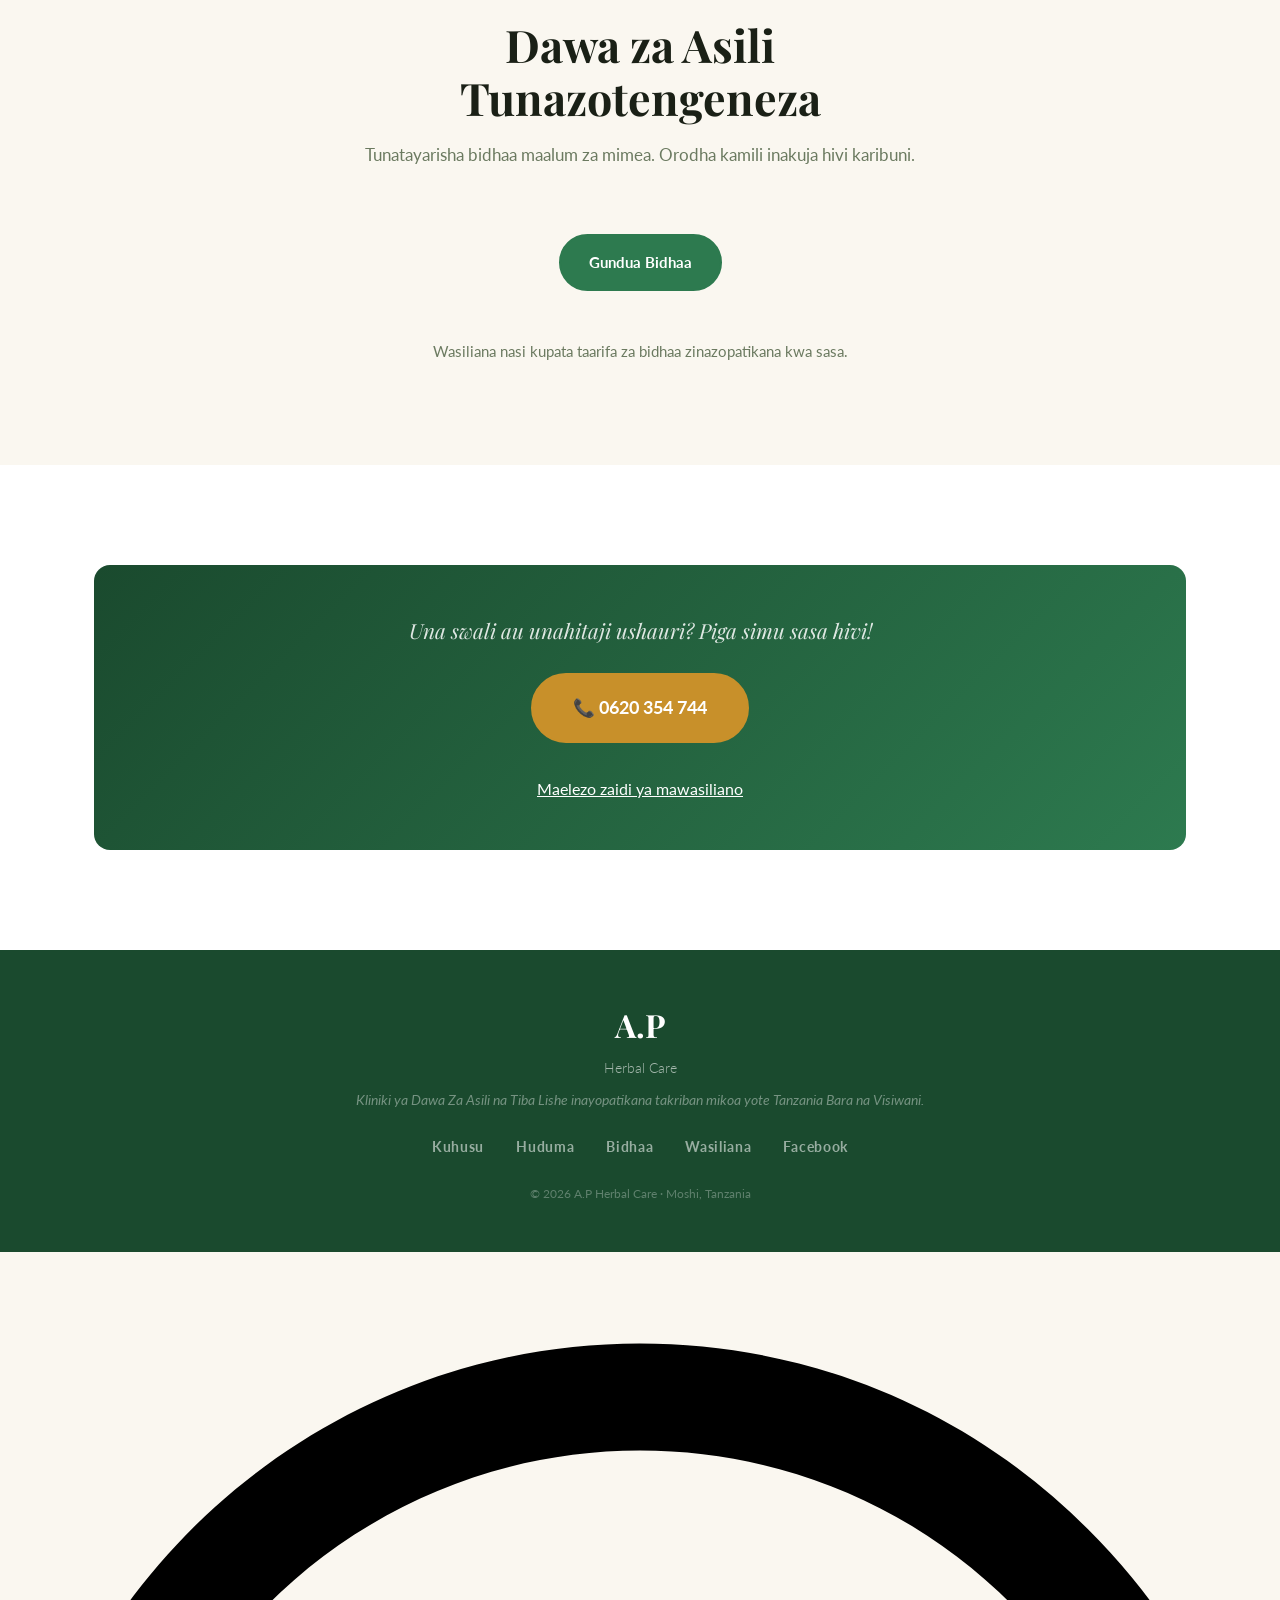
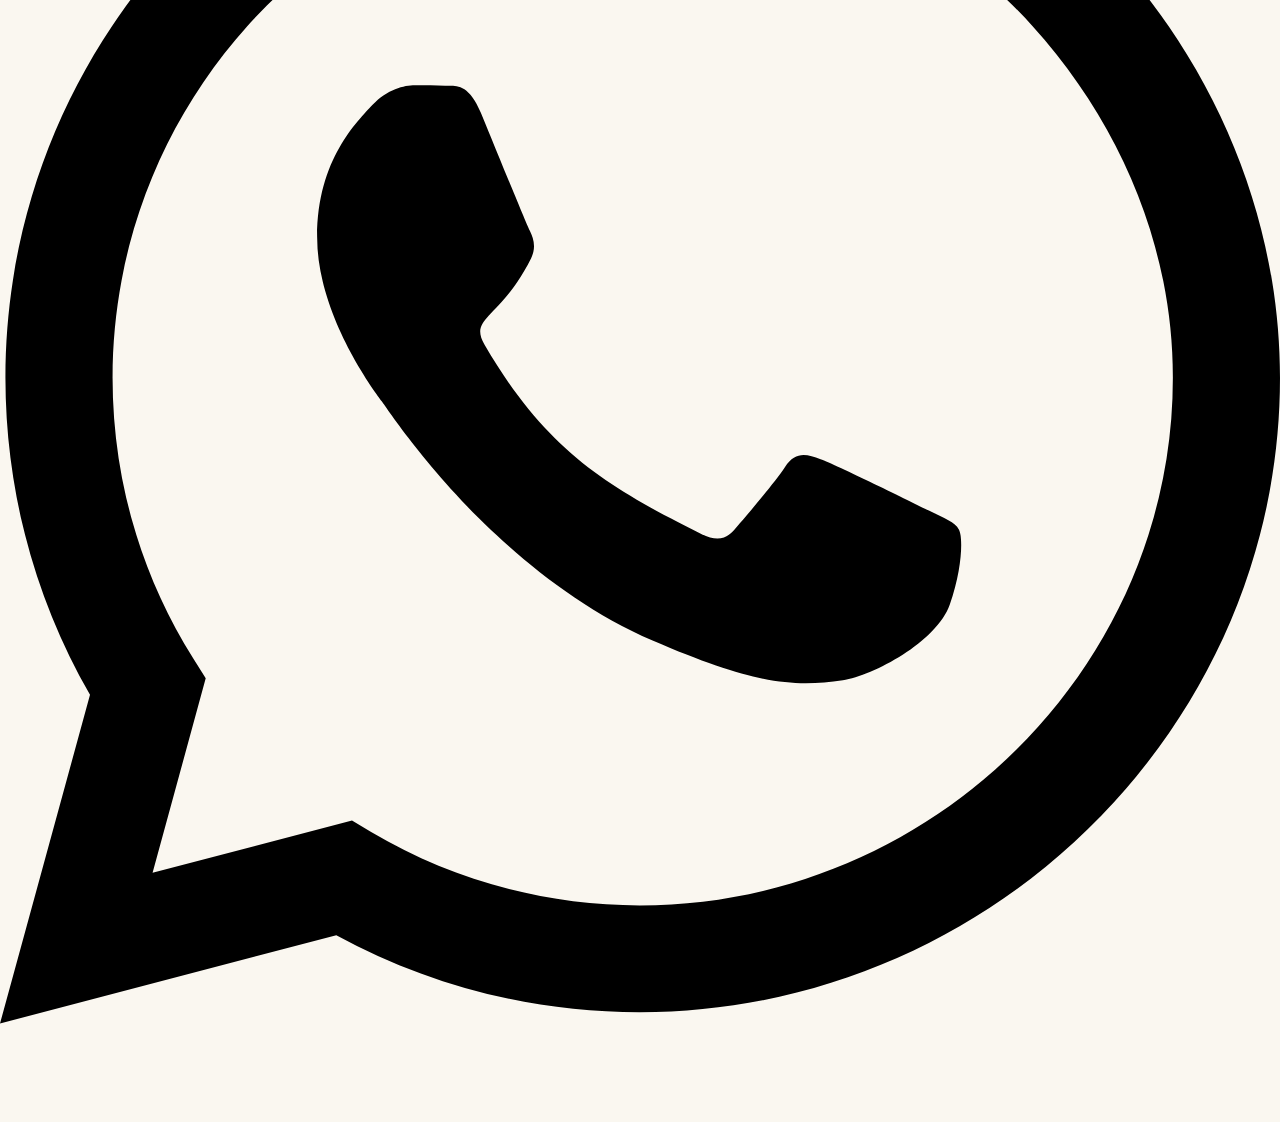
==== commit 4344d840: "feat(safety): show health information disclaimer on index.html" ====
--- a/index.html
+++ b/index.html
@@ -20,7 +20,7 @@
       <a href="index.html" class="nav-logo" aria-label="A.P. Herbal Care Home">
         <img src="./images/logo  ap herbal care.jpeg" alt="A.P. Herbal Care Logo" class="logo-image" />
       </a>
-      <button class="hamburger" id="hamburger" aria-label="Menu">
+      <button type="button" class="hamburger" id="hamburger" aria-label="Menu">
         <span></span><span></span><span></span>
       </button>
       <ul class="nav-links" id="navLinks">
@@ -67,6 +67,8 @@
       <div class="scroll-line"></div>
     </div>
   </header>
+  <aside class="health-notice" role="note"><strong>Taarifa ya afya:</strong> Maelezo haya ni ya jumla, si utambuzi wa ugonjwa wala mbadala wa ushauri wa mtaalamu wa afya. Uliza kuhusu viambato, mwingiliano na dawa, na tahadhari kabla ya kutumia bidhaa.</aside>
+
 
   <!-- ABOUT TEASER -->
   <section class="section about" id="about">
--- a/style.css
+++ b/style.css
@@ -766,6 +766,7 @@
   .gallery-grid { grid-template-columns: repeat(2, 1fr); }
 }
 
+.health-notice { max-width: 1080px; margin: 24px auto; padding: 18px 22px; border-left: 4px solid #b98d42; background: #fff8e8; color: #31291d; line-height: 1.6; border-radius: 6px; }
 /* Respect operating-system reduced-motion preferences. */
 @media (prefers-reduced-motion: reduce) {
   html { scroll-behavior: auto; }
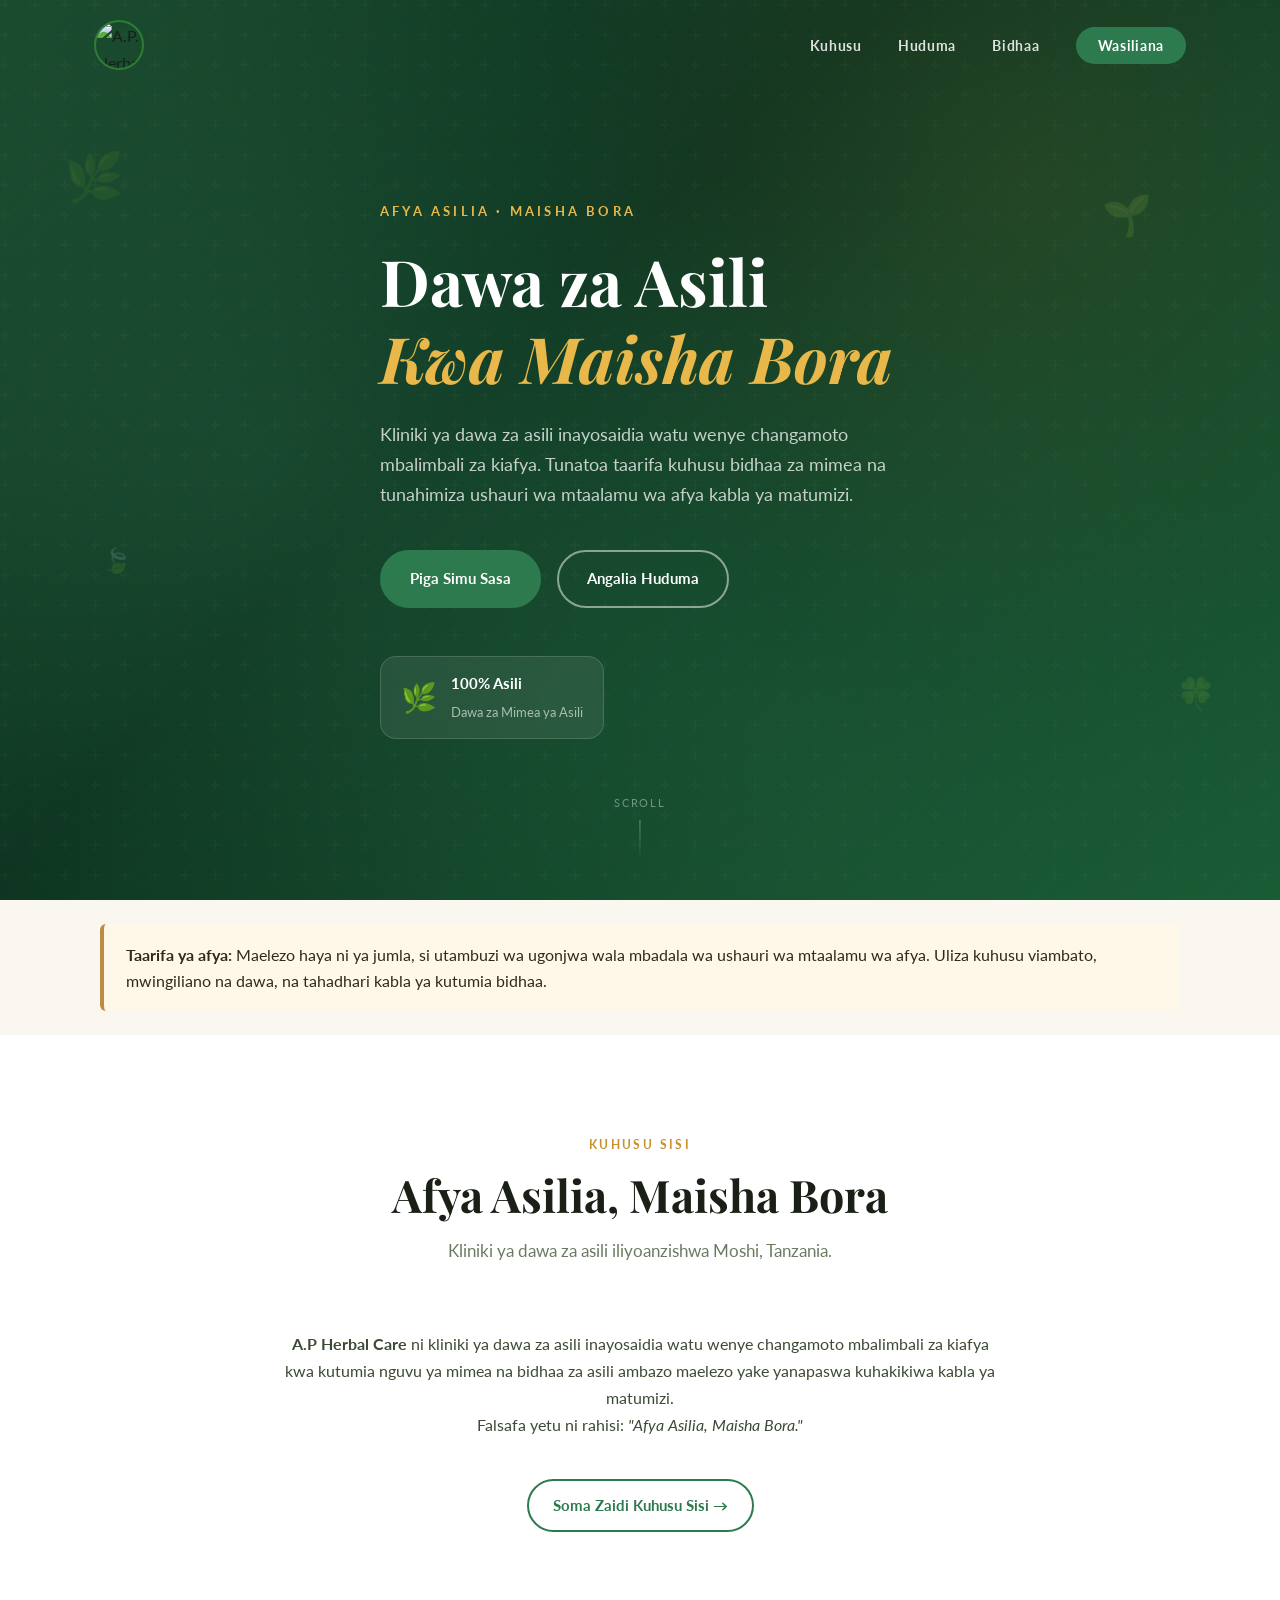
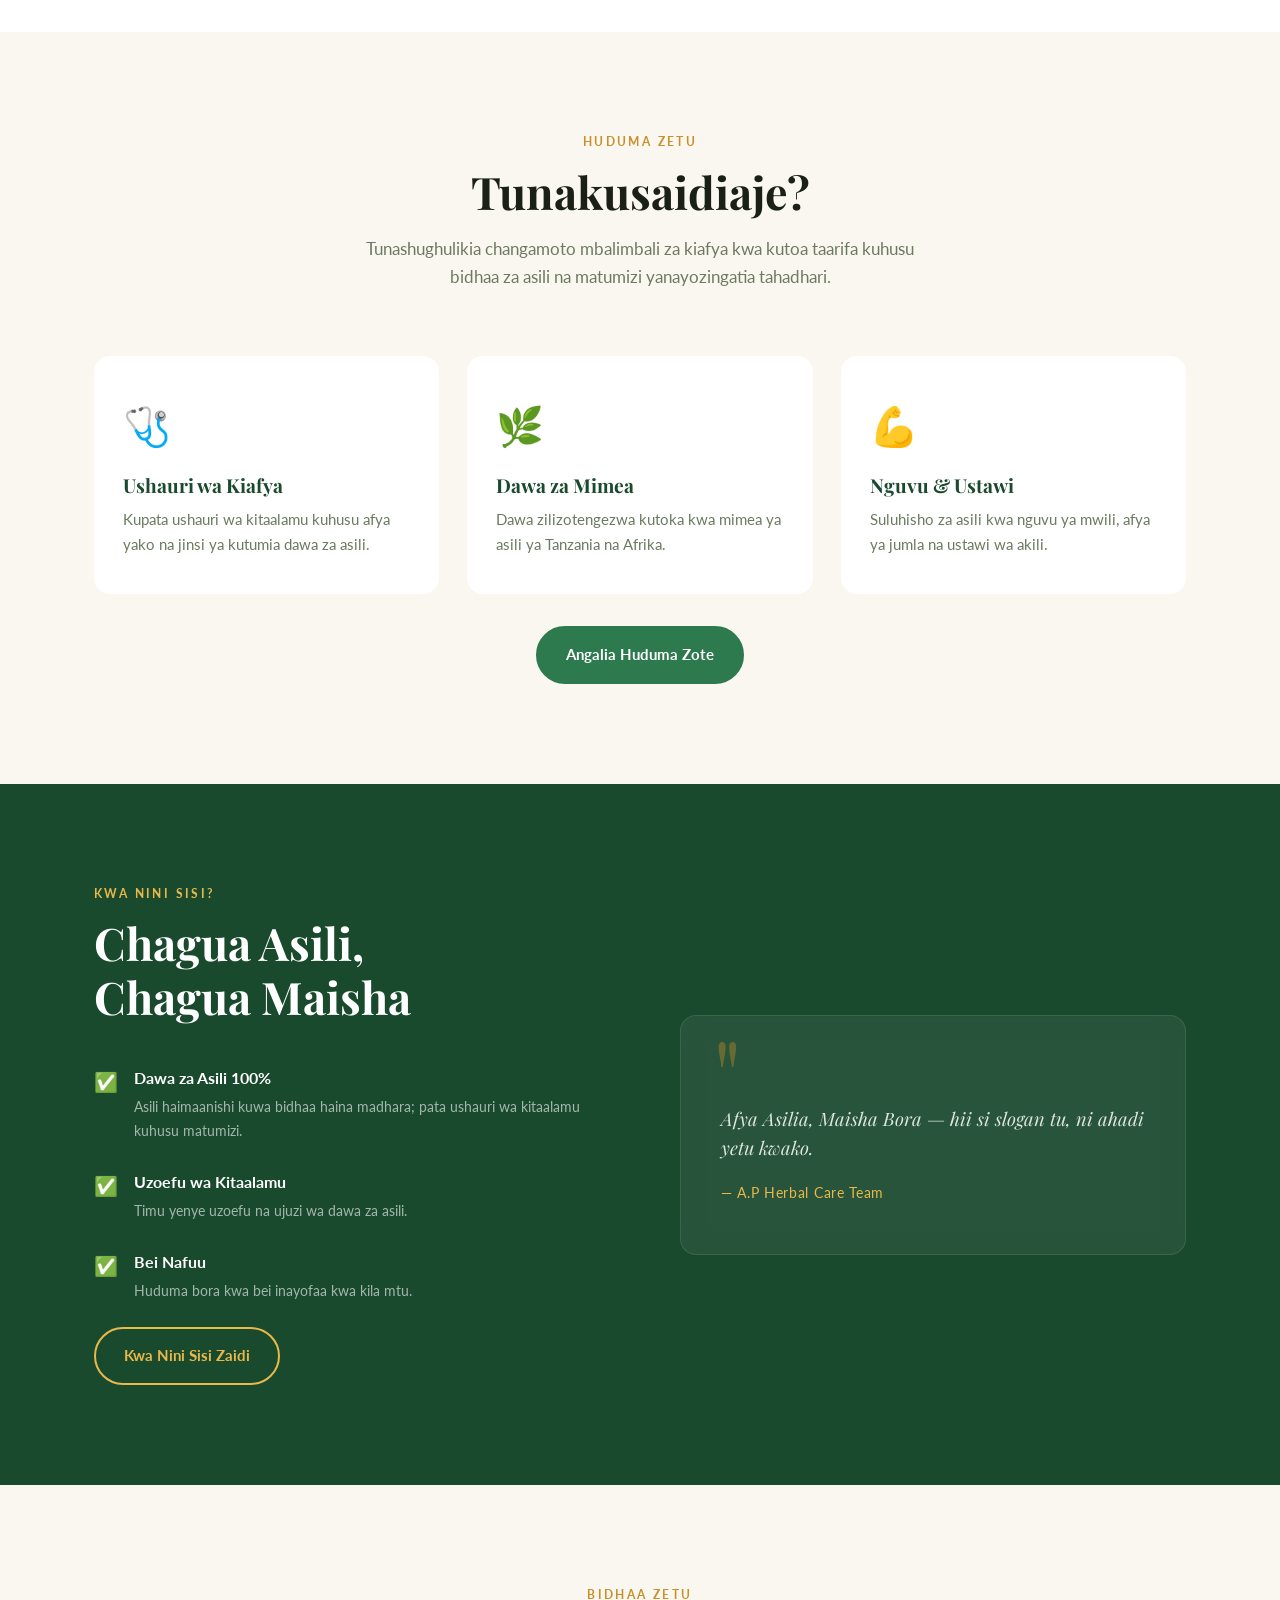
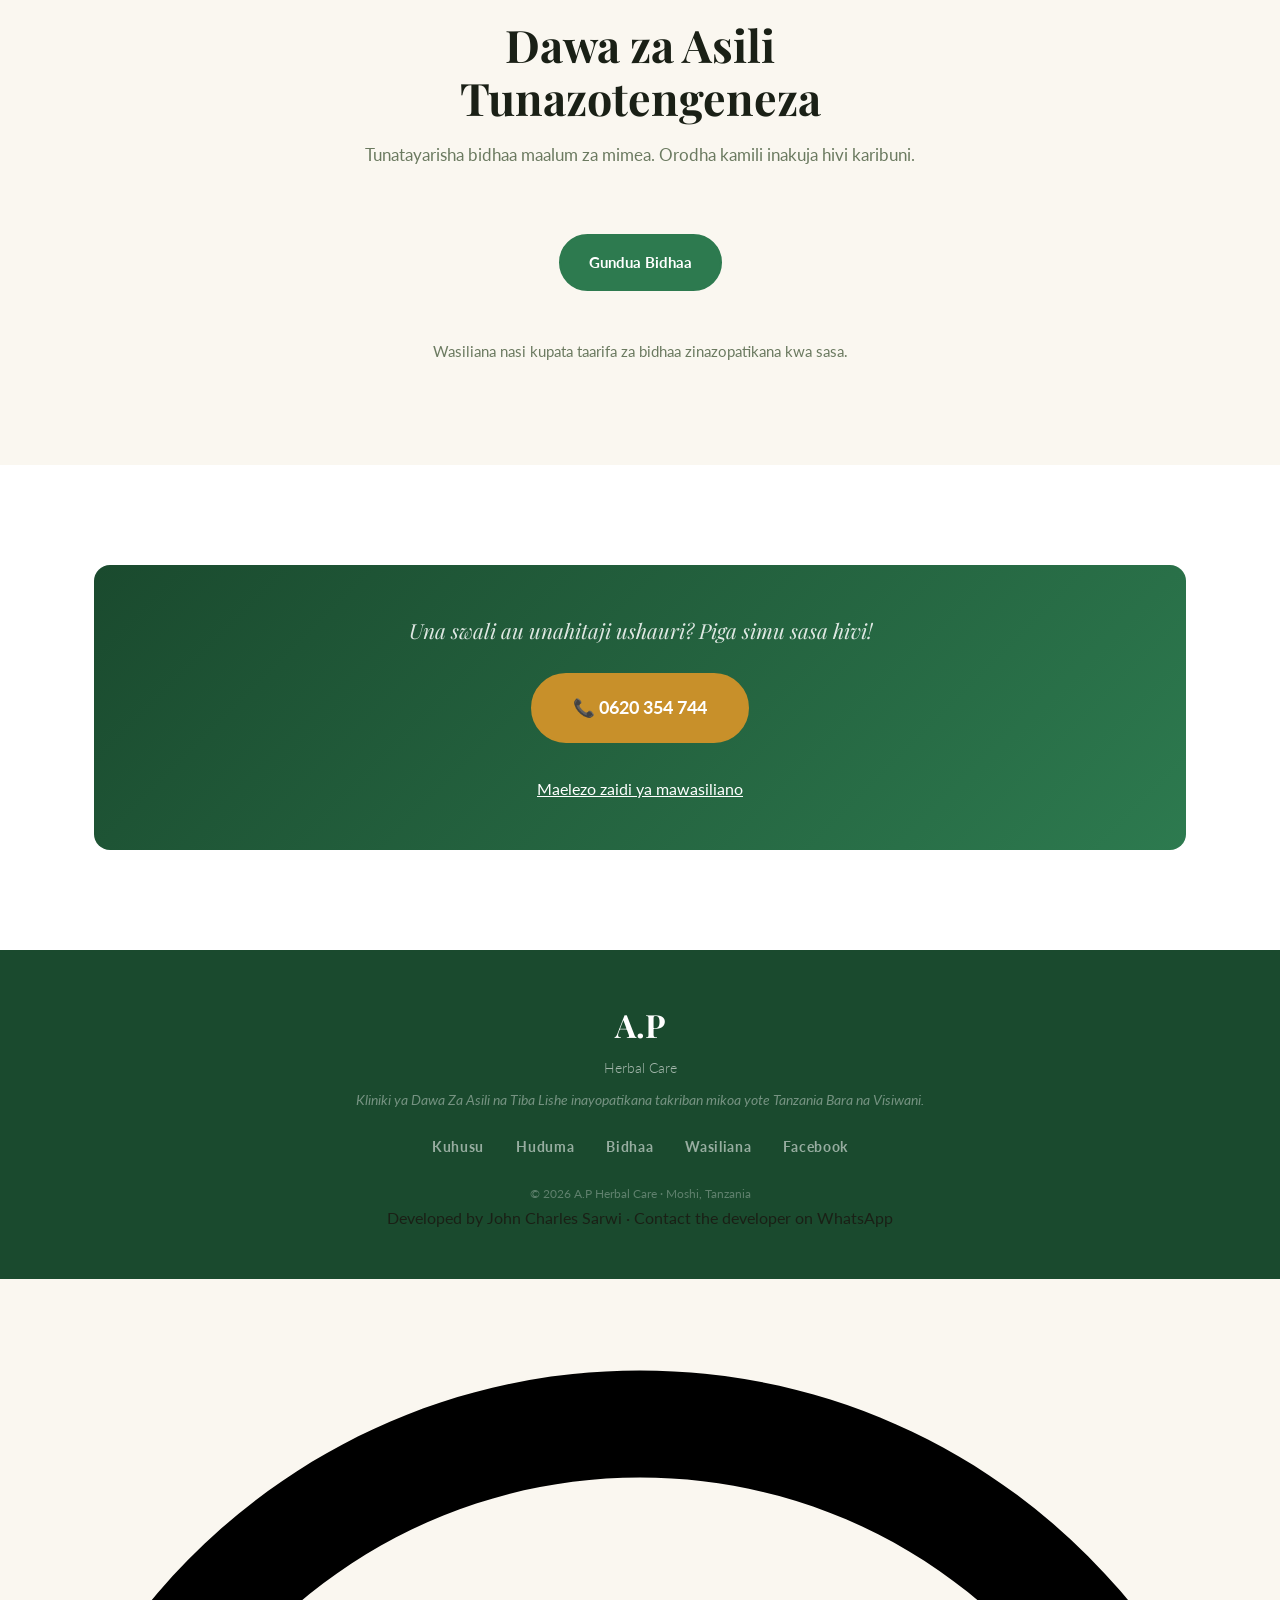
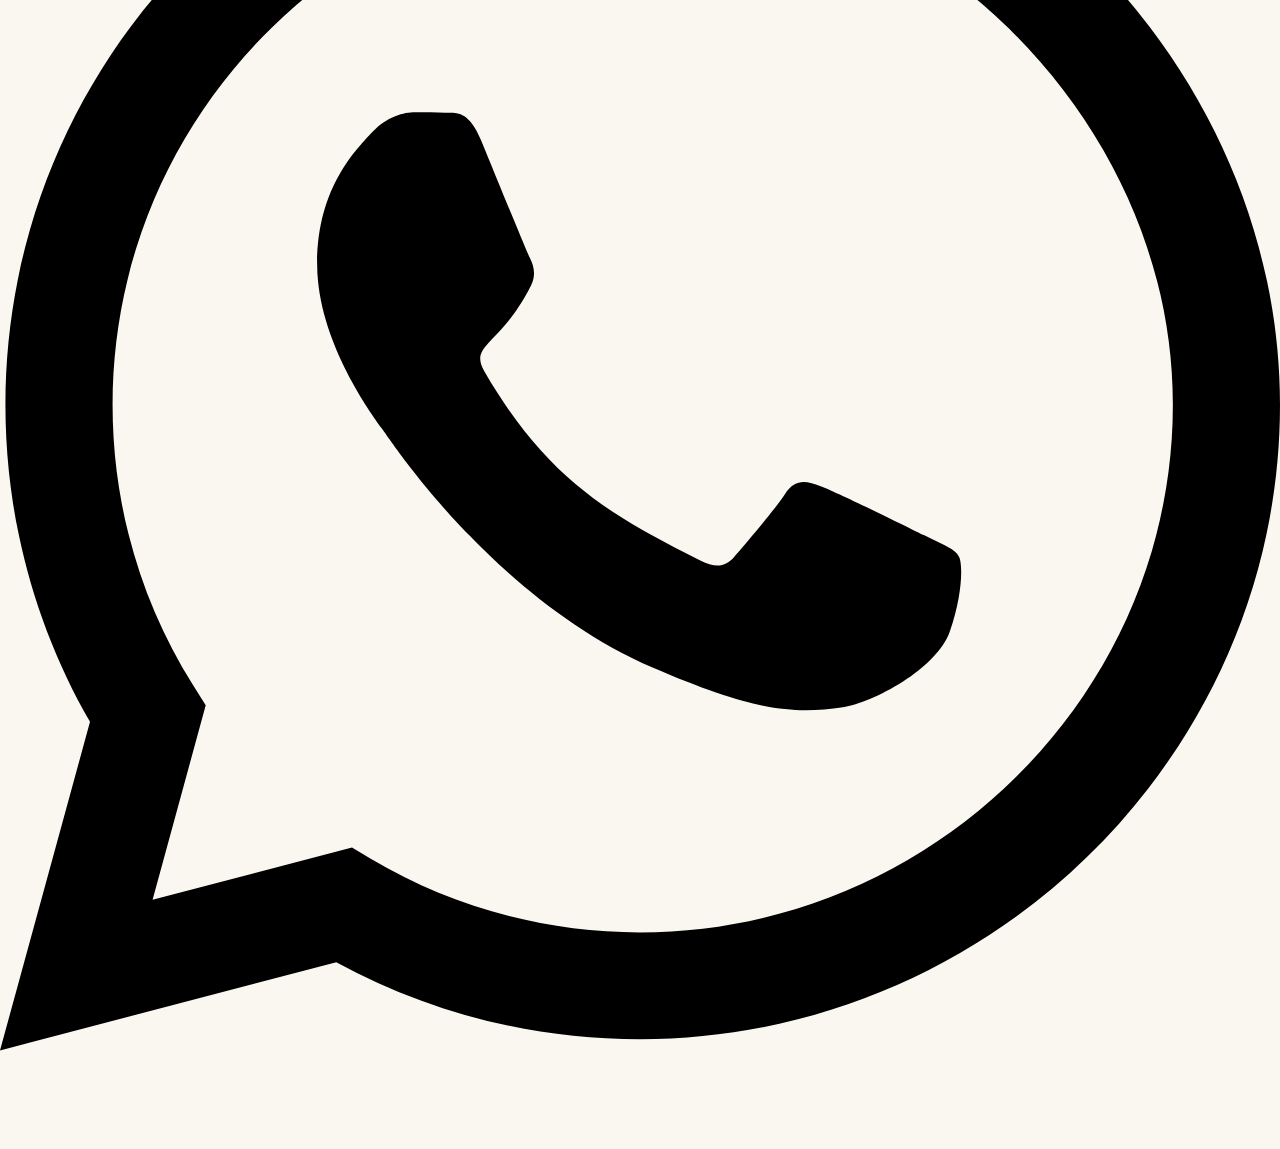
==== commit 4ce06c63: "feat: add developer credit and direct WhatsApp contact" ====
--- a/index.html
+++ b/index.html
@@ -2,6 +2,7 @@
 <html lang="sw">
 <head>
   <meta charset="UTF-8" />
+  <meta name="referrer" content="no-referrer" />
   <meta name="viewport" content="width=device-width, initial-scale=1.0" />
   <title>A.P Herbal Care – Afya Asilia, Maisha Bora</title>
   <meta name="description" content="A.P Herbal Care – Kliniki ya dawa za asili Moshi, Tanzania. Afya Asilia, Maisha Bora. Wasiliana: 0620 354 744" />
@@ -10,7 +11,7 @@
   <meta property="og:type" content="website" />
   <link rel="preconnect" href="https://fonts.googleapis.com" />
   <link rel="preconnect" href="https://fonts.gstatic.com" crossorigin />
-  <link href="https://fonts.googleapis.com/css2?family=Playfair+Display:ital,wght@0,400;0,700;1,400&family=Lato:wght@300;400;700&display=swap" rel="stylesheet" />
+  <link href="https://fonts.googleapis.com/css2?family=Playfair+Display:ital,wght@0,400;0,700;1,400&family=Lato:wght@300;400;700&display=swap" rel="stylesheet" referrerpolicy="no-referrer" />
   <link rel="stylesheet" href="style.css" />
 </head>
 <body>
@@ -208,11 +209,14 @@
         <a href="services.html">Huduma</a>
         <a href="products.html">Bidhaa</a>
         <a href="contact.html">Wasiliana</a>
-        <a href="https://www.facebook.com/profile.php?id=61558104611636" target="_blank" rel="noopener">Facebook</a>
+        <a href="https://www.facebook.com/profile.php?id=61558104611636" target="_blank" rel="noopener noreferrer">Facebook</a>
       </div>
       <p class="footer-copy">© 2026 A.P Herbal Care · Moshi, Tanzania</p>
     </div>
-  </footer>
+  <p align="center">
+  Developed by John Charles Sarwi · <a href="https://wa.me/255698170989">Contact the developer on WhatsApp</a>
+</p>
+</footer>
 
   <a href="https://wa.me/255620354744?text=Hello%20A.P%20Herbal%20Care,%20nahitaji%20ushauri%20na%20maelezo%20kuhusu%20afya." class="whatsapp-float" target="_blank" rel="noopener noreferrer" aria-label="Wasiliana nasi kupitia WhatsApp">
     <svg viewBox="0 0 448 512">
@@ -222,47 +226,6 @@
 
   <script src="main.js"></script>
   
-  <script>
-    // Optional FAQ widget: pages without FAQ markup should remain error-free.
-    const faqQuestions = document.querySelectorAll('.faq-question');
-    faqQuestions.forEach(item => {
-      item.addEventListener('click', () => {
-        const parent = item.parentElement;
-        document.querySelectorAll('.faq-item').forEach(child => {
-          if (child !== parent) child.classList.remove('active');
-        });
-        parent?.classList.toggle('active');
-      });
-    });
-
-    // Optional consultation form: bind only when the form exists on this page.
-    const consultationForm = document.getElementById('herbalConsultationForm');
-    if (consultationForm) {
-      consultationForm.addEventListener('submit', event => {
-        event.preventDefault();
-
-        const nameField = document.getElementById('fullName');
-        const phoneField = document.getElementById('phoneNumber');
-        const issueField = document.getElementById('healthIssue');
-        if (!nameField || !phoneField || !issueField) {
-          console.error('Consultation form is missing one or more required fields.');
-          return;
-        }
-
-        const name = nameField.value.trim();
-        const phone = phoneField.value.trim();
-        const issue = issueField.value.trim();
-        if (!name || !phone || !issue) {
-          consultationForm.reportValidity?.();
-          return;
-        }
-
-        const whatsappNumber = '255620354744';
-        const message = `Hello A.P Herbal Care, naomba ushauri wa kiafya.\\n\\n*Jina:* ${name}\\n*Simu:* ${phone}\\n*Changamoto ya Afya:* ${issue}`;
-        const whatsappUrl = `https://wa.me/${whatsappNumber}?text=${encodeURIComponent(message)}`;
-        window.open(whatsappUrl, '_blank', 'noopener,noreferrer');
-      });
-    }
-  </script>
+
 </body>
 </html>       
--- a/style.css
+++ b/style.css
@@ -783,8 +783,3 @@
 }
 
 
-/* Accessibility: keep content visible and disable nonessential animations when requested. */
-@media (prefers-reduced-motion: reduce) {
-  *, *::before, *::after { animation-duration: 0.01ms !important; animation-iteration-count: 1 !important; scroll-behavior: auto !important; transition-duration: 0.01ms !important; }
-  .fade-in { opacity: 1 !important; transform: none !important; }
-}
